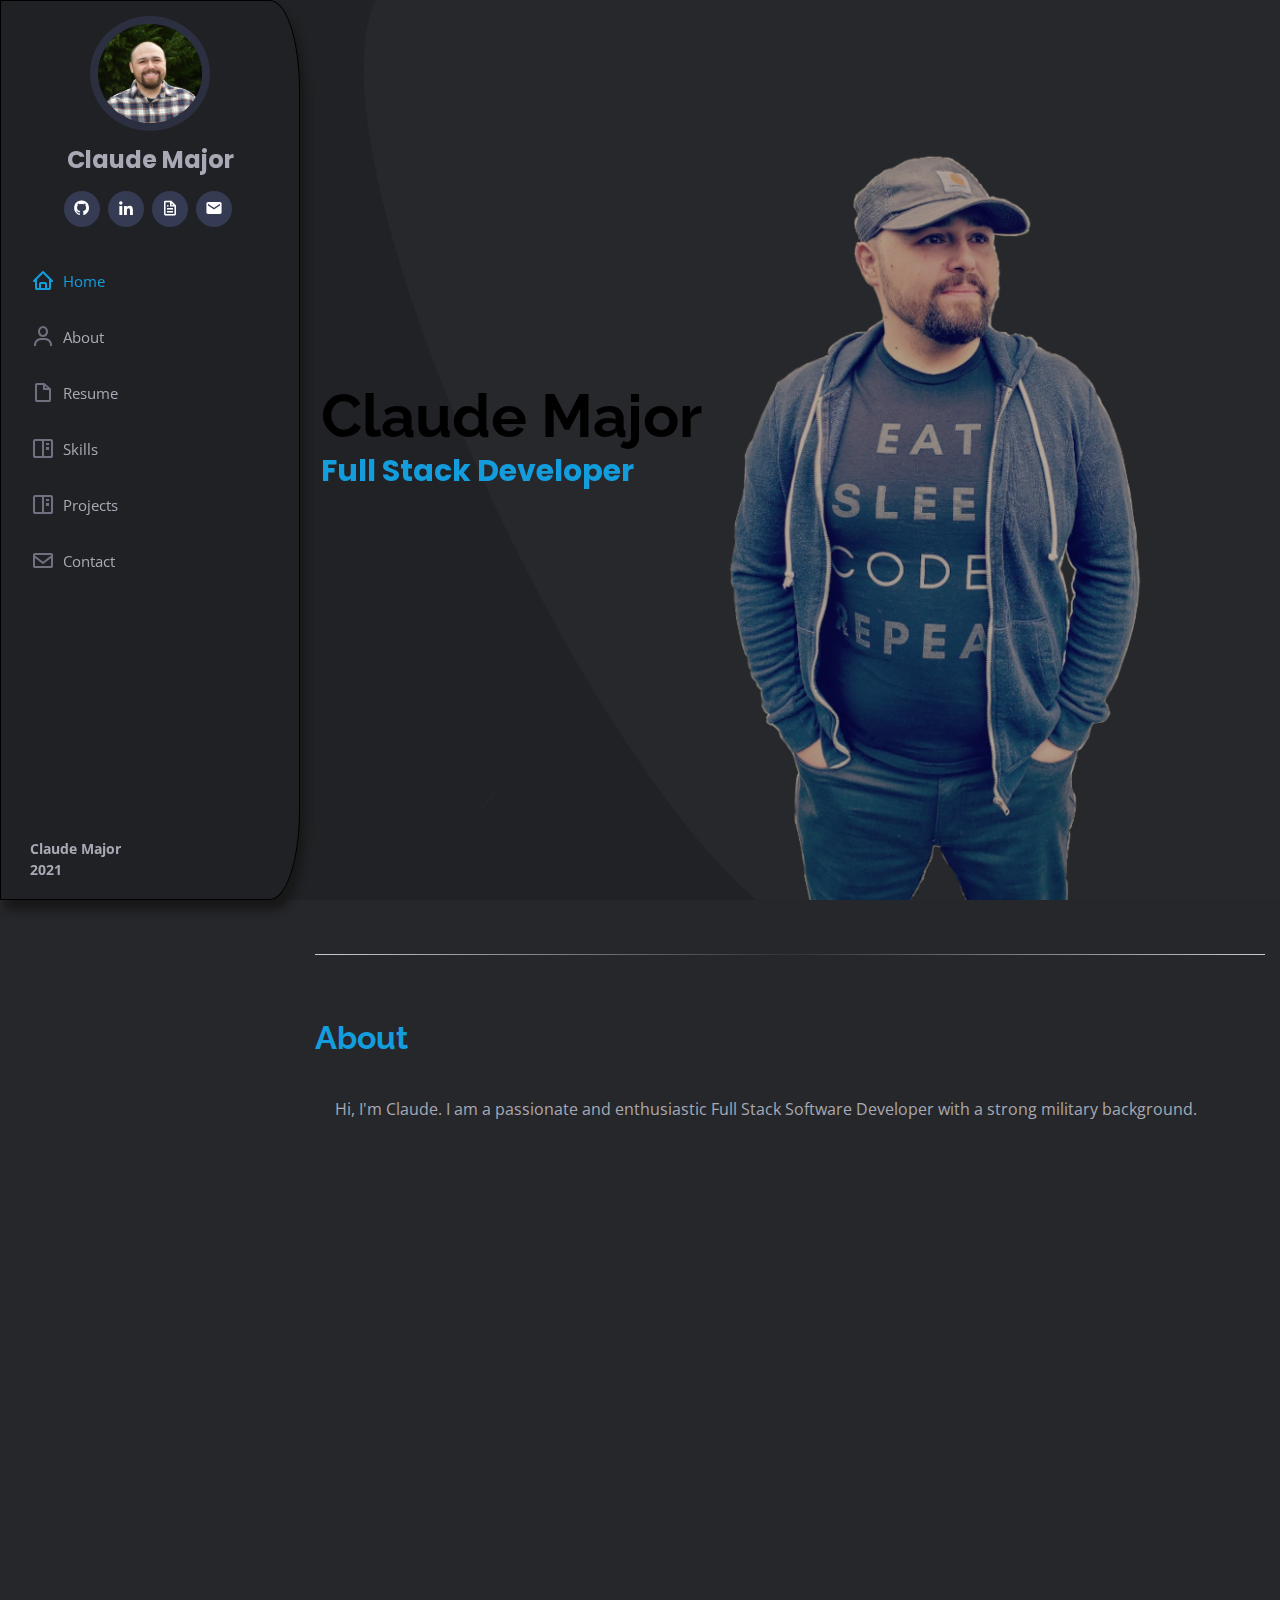
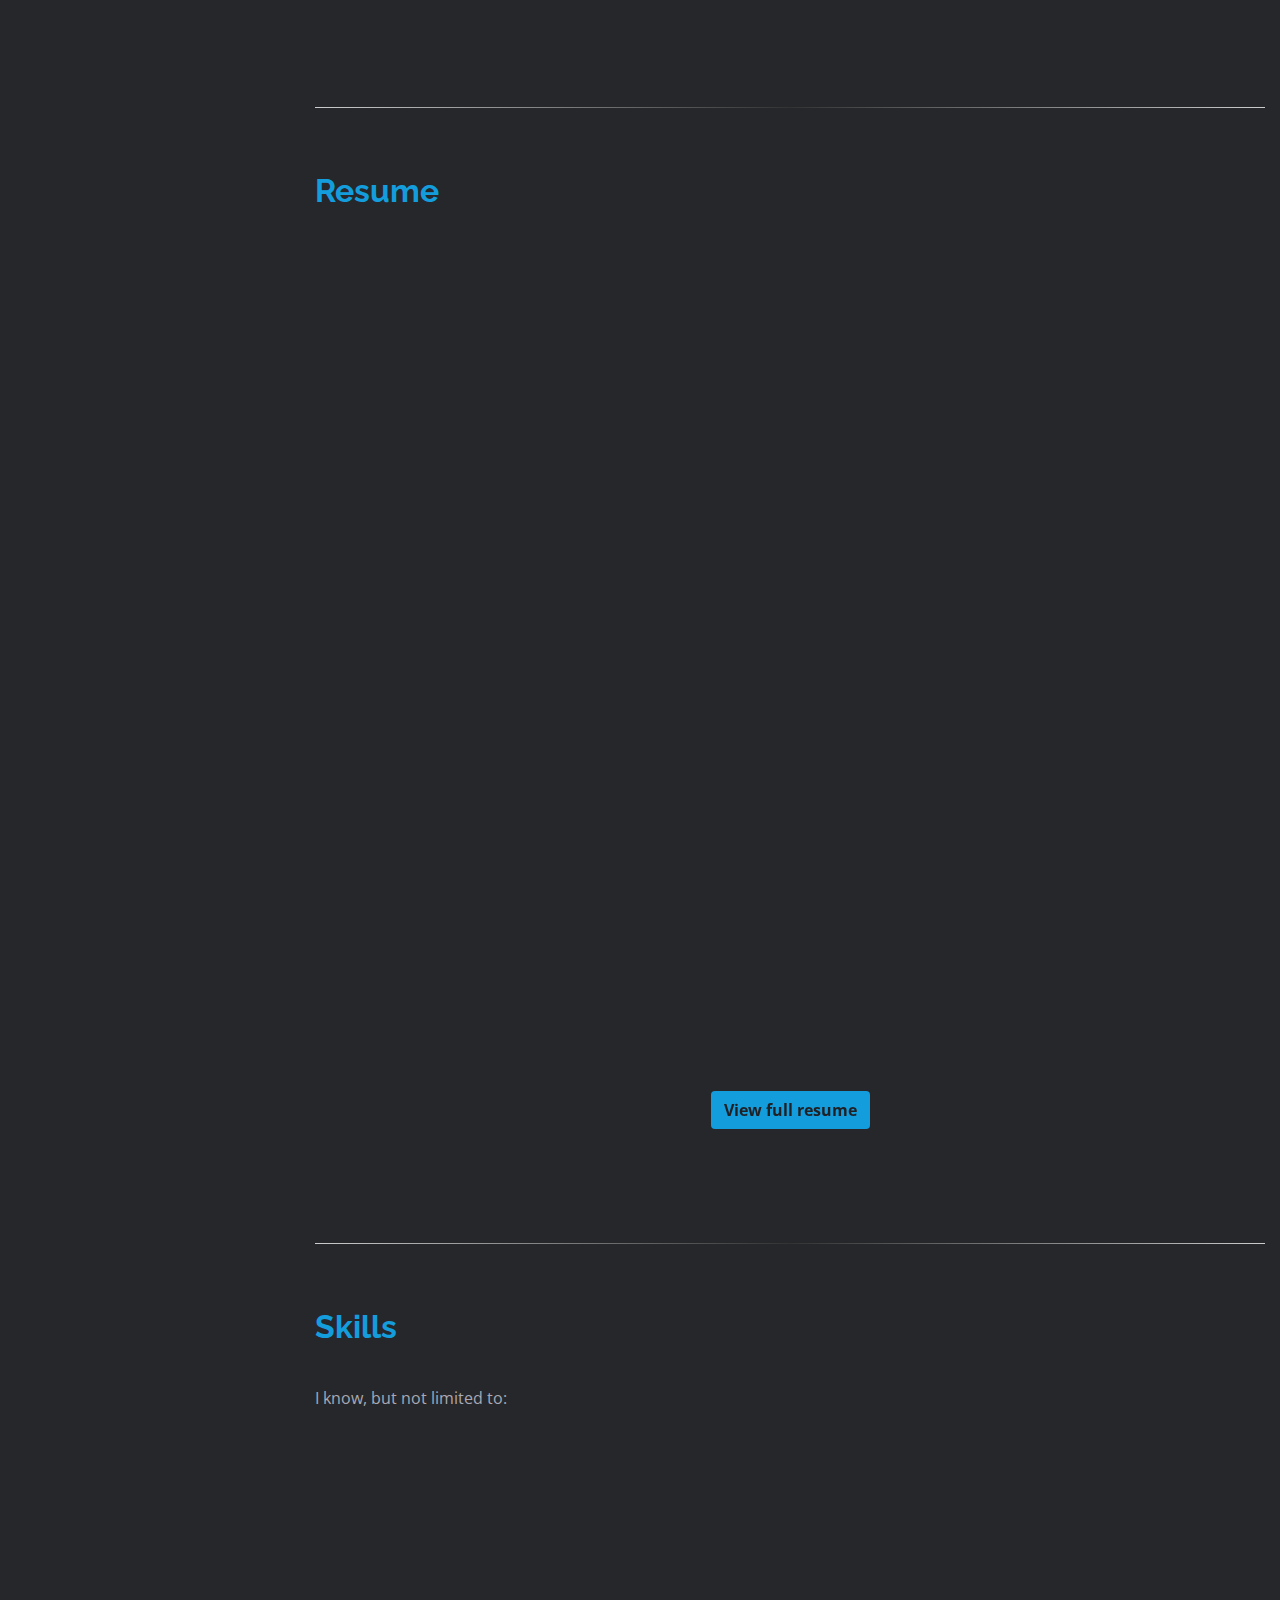
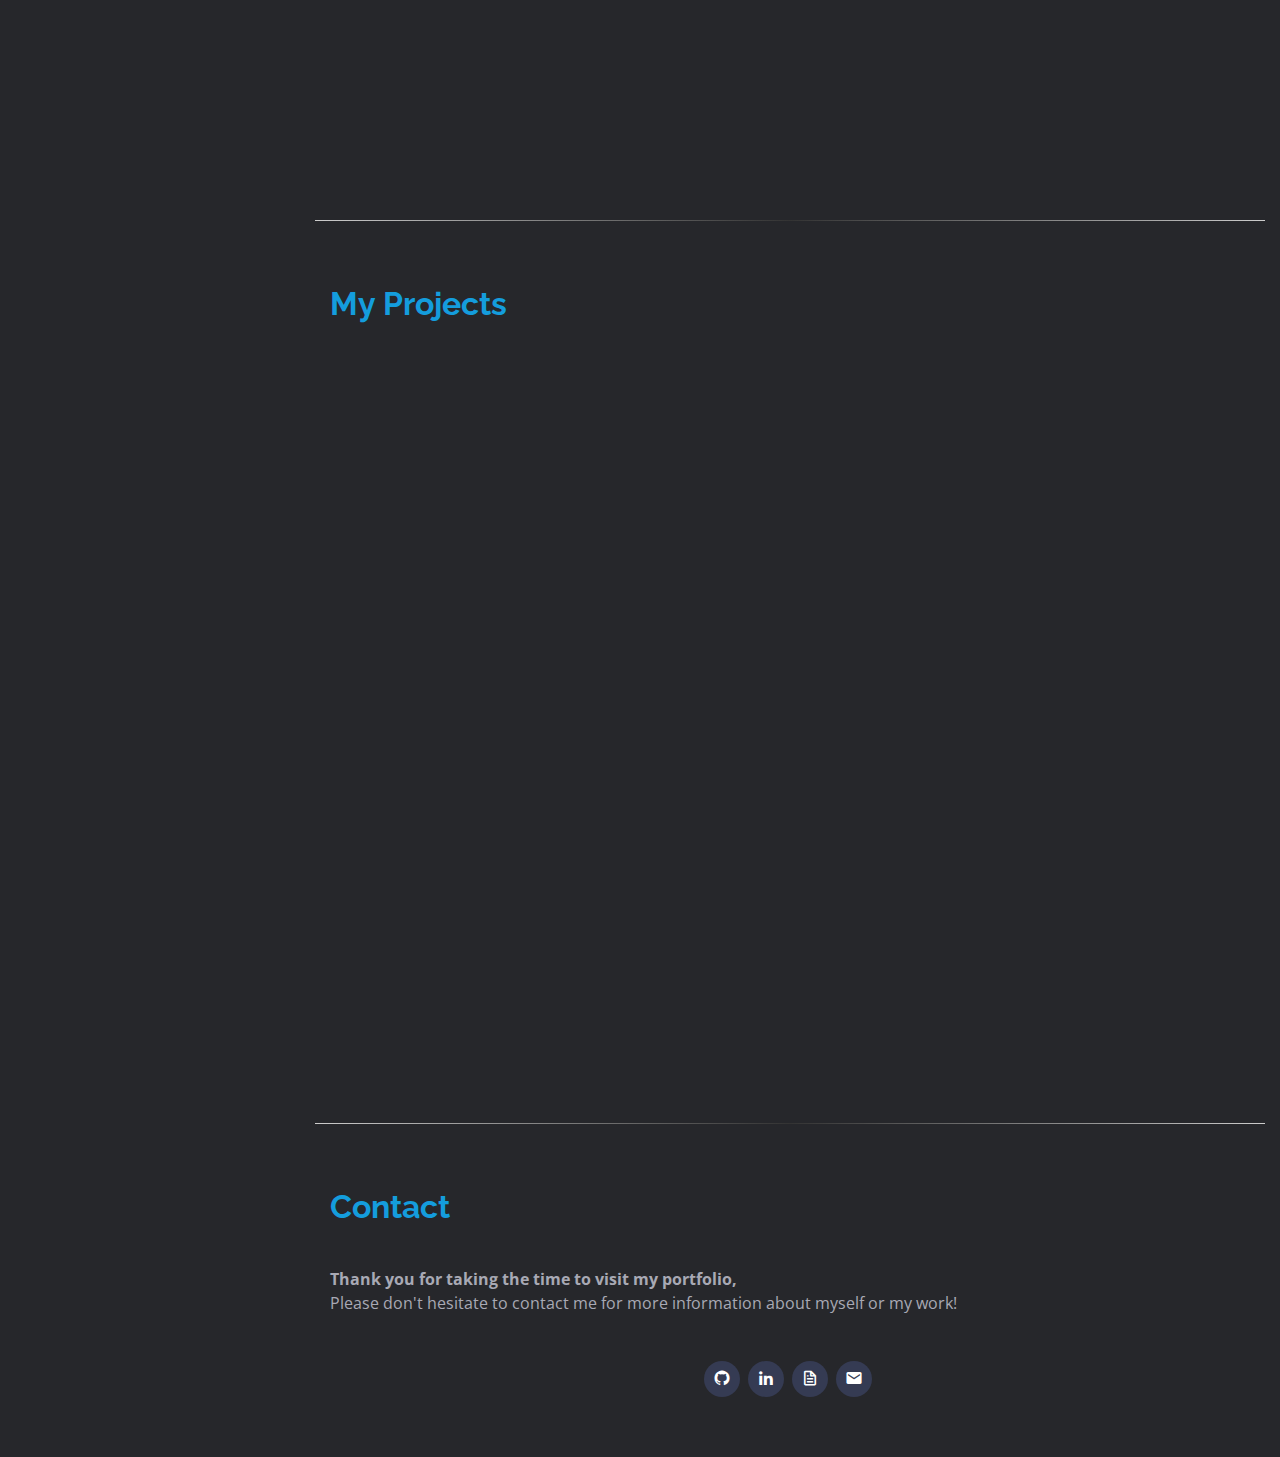
==== index.html @ e42b941d "new about section" ====
<!DOCTYPE html>
<html lang="en">

<head>
  <meta charset="utf-8">
  <meta name="viewport" content="width=device-width, initial-scale=1.0" >

  <title>Claude's Portfolio - Home</title>
  <meta content="Claude Major's Full stack developer portfolio!" name="description">
  <meta content="Full stack developer, full stack engineer, web developer, software engineer, website, web developer" name="keywords">

  <!-- Favicons -->
  <link href="assets/img/claudeBig.JPG" rel="icon">
  <link href="assets/img/claudeBig.JPG" rel="apple-touch-icon">

  <!-- Google Fonts -->
  <link href="https://fonts.googleapis.com/css?family=Open+Sans:300,300i,400,400i,600,600i,700,700i|Raleway:300,300i,400,400i,500,500i,600,600i,700,700i|Poppins:300,300i,400,400i,500,500i,600,600i,700,700i" rel="stylesheet">

  <!-- Vendor CSS Files -->
  <link href="assets/vendor/bootstrap/css/bootstrap.min.css" rel="stylesheet">
  <link href="assets/vendor/devicon/devicon.min.css" rel="stylesheet">
  <link href="assets/vendor/icofont/icofont.min.css" rel="stylesheet">
  <link href="assets/vendor/boxicons/css/boxicons.min.css" rel="stylesheet">
  <link href="assets/vendor/venobox/venobox.css" rel="stylesheet">
  <link href="assets/vendor/owl.carousel/assets/owl.carousel.min.css" rel="stylesheet">
  <link href="assets/vendor/aos/aos.css" rel="stylesheet">

  <!-- Main CSS File -->
  <link href="assets/css/style.css" rel="stylesheet">

</head>

<body>

  <!-- ======= Mobile nav toggle button ======= -->
  <button type="button" class="mobile-nav-toggle d-xl-none"><i class="icofont-navigation-menu"></i></button>

  <!-- ======= Header ======= -->
  <header id="header">
    <div class="d-flex flex-column">

      <div class="profile">
        <img src="assets/img/scaled3700.JPG" alt="" class="img-fluid rounded-circle">
        <h1 class="text-light"><a href="index.html">Claude Major</a></h1>
        <div class="social-links mt-3 text-center">
          <a data-toggle="tooltip" data-placement="bottom" title="GitHub" href="https://github.com/ClauMaj" target="_blank" class="github"><i class="bx bxl-github"></i></a>
          <a data-toggle="tooltip" data-placement="bottom" title="LinkedIn" href="https://www.linkedin.com/in/claumaj/" target="_blank" class="linkedin "><i class="bx bxl-linkedin"></i></a>
          <a data-toggle="tooltip" data-placement="bottom" title="Resume" href="/resume.pdf" target="_blank" class="resume"><i class="bx bx-file"></i></a>
          <a data-toggle="tooltip" data-placement="bottom" title="Gmail" href="mailto:claudiumajor@gmail.com" target="_blank" ><i class="bx bxs-envelope"></i></a>
        </div>
      </div>

      <nav class="nav-menu ">
        <ul>
          <li class="active"><a href="#hero"><i class="bx bx-home"></i> <span>Home</span></a></li>
          <li><a href="#about"><i class="bx bx-user"></i> <span>About</span></a></li>
          <li><a href="#resume"><i class="bx bx-file-blank"></i> <span>Resume</span></a></li>
          <li><a href="#services"><i class="bx bx-book-content"></i> Skills</a></li>
          <li><a href="#portfolio"><i class="bx bx-book-content"></i> Projects</a></li>
          <li><a href="#contact"><i class="bx bx-envelope"></i> Contact</a></li>

        </ul>
      </nav><!-- .nav-menu -->
    </div>


      <footer id="footer">
        <div class="container">
          <div class="copyright">
              <strong><span> Claude Major <br> 2021</span></strong>
          </div>
          <div class="credits">
          </div>
        </div>
      </footer><!-- End  Footer -->
    
  </header><!-- End Header -->

  <!-- ======= Hero Section ======= -->
  <section id="hero" class="mx-0 px-0 d-flex flex-column justify-content-center align-items-center">
    <div id="transp"></div>
    <div class="hero-container mx-0 px-0" data-aos="fade-in">
      
      <h1>Claude Major</h1>
      <p>Full Stack Developer</p>
    </div>
    
  </section><!-- End Hero -->


  

  <main id="main">

    <!-- ======= About Section ======= -->
    <section id="about" class="about">

 <!-- ======= Start thematic break ======= -->
      <div class="row pb-5 pt-2 pt-0 mx-0 px-0">
        <div class="col-12">
    <hr class="style-one">
    </div>
    </div>
<!-- ======= End thematic break ======= -->
      <div class="container">

        <div class="section-title mb-3">
          <h2>About</h2>
          <p>&emsp; Hi, I'm Claude. I am a passionate and enthusiastic Full Stack Software Developer with a strong military background. </p>
        </div>

        <div class="row">
          <div class="col-lg-4" data-aos="fade-right">
            <img src="assets/img/scaled3700.JPG" class="img-fluid" alt="">
          </div>
          <div class="col-lg-8 pt-4 pt-lg-0 content" data-aos="fade-left">
            <h3 class="mb-3">Full stack developer/engineer</h3>
            <div class="row">

            </div >
            <p style="text-align: center;">
              After graduating from a Mathematics and Computer Science high school, I pursued a military career in the Romanian Air Force because of the many challenges that it might offer as well as the opportunity to make a positive difference.</p>  
              <p style="text-align: center;"> During my experience in the army, I have had the opportunity to lead, collaborate with, and train a diverse range of people and personalities which helped me learn new teamwork and leadership skills.
              </p> 
              <p style="text-align: center;"> Being an Air Force Lieutenant taught me a lot about the value of having a curious and creative mind; I am always trying to learn something new to improve my programming skills because I have always been very driven to try and be the best at what I love.
            </p>
              <p style="text-align: center;"> Currently I am enrolled in DigitalCrafts Full Stack Immersive Bootcamp Program where I am learning skill sets as JavaScript, Node.js, Express.js, PostgreSQL, Sequelize, React, Redux, Python, HTML/CSS, . I will graduate in March 2021 and I am seeking employment as a Full Stack Developer or Software Engineer position.
            </p>
          </div>
        </div>

      </div>
    </section><!-- End About Section -->

   



    <!-- ======= Resume Section ======= -->
    <section id="resume" class="resume">
         <!-- ======= Start thematic break ======= -->
         <div class="row pb-5 pt-2 pt-0 mx-0 px-0">
          <div class="col-12">
      <hr class="style-one">
      </div>
      </div>
  <!-- ======= End thematic break ======= -->
      <div class="container">
     
        <div class="section-title">
          <h2>Resume</h2>

        <div class="row">
          <div class="col-lg-6" data-aos="fade-up">
            

            <h3 class="resume-title">Education</h3>
            <div class="resume-item">
              <h4>Certificate - Full Stack Developer</h4>
              
              <p><em>DigitalCrafts Coding Bootcamp - Atlanta, GA / Remote</em></p>
              <h5>2020 - 2021</h5>
                <ul>
                  <li>
                    <p>Immersive software engineering training program covering full-stack development including, but not limited to JavaScript, HTML, CSS with an emphasis on cutting-edge frameworks like React/Bootstrap and server-side technologies including Node.js, Python, Express, and PostgreSQL.</p>
                  </li>
                </ul>
                
            </div>
            <div class="resume-item">
              <h4>Master's degree in Military Sciences and Information / Organizational Management</h4>
              
              <p><em>National Defense University "Carol I" - Bucharest, Romania</em></p>
              <h5>2011 - 2013</h5>
              <ul>
                <li>
              <p>Studied project management and advanced information and resources management</p>
            </li>
          </ul>
            </div>
            <div class="resume-item">
              <h4>Bachelor's degree in Military and Information Science / Organizational Management</h4>
              
              <p><em>"Henri Coanda" Air Force Academy - Brasov, Romania</em></p>
              <h5>2007 - 2010</h5>
              <ul>
                <li>
              <p>Studied management, leadership, military science,IT fundamentals, electrical engineering and automated systems, received my first officer rank and also obtained a Networking Fundamentals – CISCO certificate.</p>
            </li>
          </ul>
            </div>
          </div>
          <div class="col-lg-6" data-aos="fade-up" data-aos-delay="100">
            <h3 class="resume-title">Professional Experience</h3>
            <div class="resume-item">
              <h4>Air Force Officer</h4>
              
              <p><em>Romanian Air Force</em></p>
              <h5>2010 - 2018</h5>
              <ul>
                <li>Led and managed military units of 100+ members.</li>
                <li>Fostered military spirit and gave leadership to academy cadets and subordiantes by demonstrating military knowledge and teaching and leading cadets in diverse military activities.</li>
                <li>Maintained workflow of day-to-day operations of the unit including management of subordinates, staff, and cadets.</li>
                <li>During my time as an active officer I acquired valuable skills like leadership, teamwork, self-sufficiency, integrity, problem-solving, adaptability and the ability to perform well under pressure.
                </li>
              </ul>
            </div>
          </div>
        </div>

        <div class="row">
          <div class="col d-flex justify-content-center align-items-center">
            <a href="resume.pdf" target="_blank">
            <button type="button" id="resumebtn" class="btn ">View full resume</button>
            </a>
          </div>
        </div>
        

      </div>
    </section><!-- End Resume Section -->

<!-- ======= Skills Section ======= -->
<section id="services" class="services">
  <!-- ======= Start thematic break ======= -->
 <div class="row pb-5 pt-2 pt-0 mx-0 px-0">
  <div class="col-12">
<hr class="style-one">
</div>
</div>
  <div class="container">
 
<!-- ======= End thematic break ======= -->
    <div class="section-title">
      <h2>Skills</h2>
      <p>I know, but not limited to:</p>
    </div>

    <div class="row displaySkills">
      <div data-toggle="tooltip" data-placement="bottom" title="HTML5" class="col-lg-2 col-md-3 col-xs-4 icon-box py-3 px-1" data-aos="fade-up">
        <div class="icon"><i class="devicon-html5-plain-wordmark "></i></div>
      </div>
      <div data-toggle="tooltip" data-placement="bottom" title="CSS3" class="col-lg-2 col-md-3 col-xs-4 icon-box py-3 px-1"  data-aos="fade-up">
        <div class="icon"><i class="devicon-css3-plain-wordmark colored"></i></div>
      </div>
      <div data-toggle="tooltip" data-placement="bottom" title="JavaScript" class="col-lg-2 col-md-3 col-xs-4 icon-box py-3 px-1"  data-aos="fade-up">
        <div class="icon"><i class="devicon-javascript-plain colored"></i></i></div>
      </div>
      <div data-toggle="tooltip" data-placement="bottom" title="Node.js" class="col-lg-2 col-md-3 col-xs-4 icon-box py-3 px-1"  data-aos="fade-up">
        <div class="icon"><i class="devicon-nodejs-plain-wordmark colored"></i></div>
      </div>
      <div data-toggle="tooltip" data-placement="bottom" title="React.js" class="col-lg-2 col-md-3 col-xs-4 icon-box py-3 px-1"  data-aos="fade-up">
        <div class="icon"><i class="devicon-react-original-wordmark colored"></i></div>
      </div>
      <div data-toggle="tooltip" data-placement="bottom" title="Python" class="col-lg-2 col-md-3 col-xs-4 icon-box py-3 px-1"  data-aos="fade-up">
        <div class="icon"><i class="devicon-python-plain-wordmark colored"></i></div>
      </div>
      <div data-toggle="tooltip" data-placement="bottom" title="Express.js" class="col-lg-2 col-md-3 col-xs-4 icon-box py-3 px-1 " data-aos="fade-up">
        <div class="icon"><i class="devicon-express-original-wordmark colored"></i></div>
      </div>
      <div data-toggle="tooltip" data-placement="bottom" title="AWS" class="col-lg-2 col-md-3 col-xs-4 icon-box py-3 px-1"  data-aos="fade-up">
        <div class="icon"><i class="devicon-amazonwebservices-plain-wordmark colored"></i></div>
      </div>
      <div data-toggle="tooltip" data-placement="bottom" title="jQuery" class="col-lg-2 col-md-3 col-xs-4 icon-box py-3 px-1"  data-aos="fade-up">
        <div class="icon"><i class="devicon-jquery-plain-wordmark colored"></i></div>
      </div>
      <div data-toggle="tooltip" data-placement="bottom" title="Bootstrap" class="col-lg-2 col-md-3 col-xs-4 icon-box py-3 px-1"  data-aos="fade-up">
        <div class="icon"><i class="devicon-bootstrap-plain-wordmark colored"></i></div>
      </div>
      <div data-toggle="tooltip" data-placement="bottom" title="PostgreSQL" class="col-lg-2 col-md-3 col-xs-4 icon-box py-3 px-1"  data-aos="fade-up">
        <div class="icon"><i class="devicon-postgresql-plain-wordmark colored"></i></div>
      </div>
      <div data-toggle="tooltip" data-placement="bottom" title="GitHub" class="col-lg-2 col-md-3 col-xs-4 icon-box py-3 px-1"  data-aos="fade-up">
        <div class="icon"><i class="devicon-github-original-wordmark colored"></i></div>
      </div>
  </div>
</section><!-- End Skills Section -->

    <!-- ======= Portfolio Section ======= -->
    <section id="portfolio" class="portfolio section-bg">
   <!-- ======= Start thematic break ======= -->
 <div class="row pb-5 pt-2 pt-0 mx-0 px-0">
  <div class="col-12">
<hr class="style-one">
</div>
</div>
  <div class="container">
 
<!-- ======= End thematic break ======= -->
      <div class="container">

        <div class="section-title">
          <h2>My Projects</h2>
          
        </div>

        <div class="row" data-aos="fade-up">
          <div class="col-lg-12 d-flex justify-content-center">
            <ul id="portfolio-flters">
              <li data-filter="*" class="filter-active">All</li>
              <li data-filter=".filter-front">Front-End</li>
              <li data-filter=".filter-full">Full-Stack</li>
              <li data-filter=".filter-react">React</li>
              <li data-filter=".filter-python">Python</li>
            </ul>
          </div>
        </div>

        <div class="row portfolio-container" data-aos="fade-up" data-aos-delay="100">

          <div class="col-lg-4 col-md-6 portfolio-item filter-front">
            <a a href="#" data-toggle="modal" data-target="#blackjackModal" title="More Details">
            <div class="portfolio-wrap">
              <p class="w-100 d-flex justify-content-center align-items-center">Blackjack Game</p>
              <img src="assets/img/blackjack.png" class="img-fluid" alt="">
              
            </div>
          </a>
          </div>

          <div class="col-lg-4 col-md-6 portfolio-item filter-front">
            <a href="#"  data-toggle="modal" data-target="#slopeModal" title="More Details">
              <div class="portfolio-wrap">
                <p class="w-100 d-flex justify-content-center align-items-center">Snow Finder</p>
                <img src="assets/img/SlopeSearch.png" class="img-fluid" alt="">
                
              </div>
            </a>
          </div>

          <div class="col-lg-4 col-md-6 portfolio-item filter-full">
            <a href="#" data-toggle="modal" data-target="#nightModal" title="More Details">
              <div class="portfolio-wrap">
                <p class="w-100 d-flex justify-content-center align-items-center">Band Albums</p>
                <img src="assets/img/nightwish.png" class="img-fluid" alt="">
                
              </div>
            </a>
          </div>

          <div class="col-lg-4 col-md-6 portfolio-item filter-python">
            <a href="#" data-toggle="modal" data-target="#rpgGame" title="More Details">
              <div class="portfolio-wrap">
                <p class="w-100 d-flex justify-content-center align-items-center">Python rpgGame</p>
                <img src="assets/img/rpgGame.PNG" class="img-fluid" alt="">
                
              </div>
            </a>
          </div>


        </div>
      </div>


      <!-- Blackjack modal -->
<div class="  modal fade" id="blackjackModal" tabindex="-1" role="dialog" aria-labelledby="exampleModalCenterTitle" aria-hidden="true">
  <div class=" modal-dialog modal-lg modal-dialog-centered" role="document">
    <div class="portDetails modal-content">
      <div class="modal-header">
        <h5 class="modal-title" id="exampleModalLongTitle"><b>Blackjack project details</b></h5>
        <button type="button" class="close" data-dismiss="modal" aria-label="Close">
          <span aria-hidden="true">&times;</span>
        </button>
      </div>
      <div class=" modalBGC modal-body">
        <img class="modalImg mb-3" src="assets/img/blackjack.png" class="img-fluid" alt="">

        <div class="buttonBorder d-flex flex-row-reverse w-100 py-3 mb-3">
          <a href="https://github.com/ClauMaj/blackjackGame" class="btn btn-dark" target="_blank">View on GitHub&ensp;<i class="devicon-github-original"></i></a>
          <a href="https://claudesblackjack.netlify.app/" class="btn btn-success mr-2" target="_blank">View live website&ensp;<i class="icofont-ui-play"></i></a>
      </div>

        <p>Technologies and tools used:</p>
        <ul>
          <li>HTML | CSS/Flexbox | JavaScript</li>
          <li>The project is deployed on Netlify, via GitHub</li>
        </ul>
        <p >After diving into JavaScript this is the first project that I undertook with the purpose of designing and coding a fully mobile-responsive and functioning BlackJack game </p>
        <p>One page app built using JavaScript, HTML, CSS(Flexbox) and DOM manipulation techniques.</p>
      </div>
      <div class=" modalBGC modal-footer">
        
        <button type="button" class="btn btn-secondary" data-dismiss="modal">Close</button>
      </div>
    </div>
  </div>
</div>
<!-- End modal -->

<!-- SlopeSearch modal -->
<div class=" modal fade" id="slopeModal" tabindex="-1" role="dialog" aria-labelledby="exampleModalCenterTitle" aria-hidden="true">
  <div class=" modal-dialog modal-lg modal-dialog-centered" role="document">
    <div class="portDetails modal-content">
      <div class="modal-header">
        <h5 class="modal-title" id="exampleModalLongTitle"><b>SlopeSearch project details</b></h5>
        <button type="button" class="close" data-dismiss="modal" aria-label="Close">
          <span aria-hidden="true">&times;</span>
        </button>
      </div>
      <div class=" modalBGC modal-body">
        <img class="modalImg mb-3" src="assets/img/snowfinder.png" class="img-fluid" alt="">

        <div class="buttonBorder d-flex flex-row-reverse w-100 py-3 mb-3">
          <a href="https://github.com/ClauMaj/blueTeamProject" class="btn btn-dark" target="_blank">View on GitHub&ensp;<i class="devicon-github-original"></i></a>
          <a href="http://snowfinder.s3-website.us-east-2.amazonaws.com/" class="btn btn-success mr-2" target="_blank">View live website&ensp;<i class="icofont-ui-play"></i></a>
      </div>

        <p>Technologies and tools used:</p>
        <ul>
          <li>HTML | CSS | JavaScript | Bootstrap | AJAX</li>
          <li>APIs: https://api.worldweatheronline.com | https://api.mapbox.com | https://ipapi.co</li>
          <li>The project is deployed on AWS S3 buckets</li>
        </ul>
        <p >Member of a 3-person team led the development of an app that searches and returns,based on user input and server response, locations where snow is actively falling and where ski resorts have powder on the ground </p>
        <p>Primary responsibility included architecting the flow of information on the app using AJAX technique and APIs like Mapbox, IpApi and the WorldWeatherOnline Api and coding the JavaScript part of the project</p>
        <p>Learned and implemented Mapbox and had to come up with creative solutions to adjust to the limitations of the APIs</p>
      </div>
      <div class=" modalBGC modal-footer">
        
        <button type="button" class="btn btn-secondary" data-dismiss="modal">Close</button>
      </div>
    </div>
  </div>
</div>
<!-- End modal -->

<!-- Nightwish modal -->
<div class=" modal fade" id="nightModal" tabindex="-1" role="dialog" aria-labelledby="exampleModalCenterTitle" aria-hidden="true">
  <div class=" modal-dialog modal-lg modal-dialog-centered" role="document">
    <div class="portDetails modal-content">
      <div class="modal-header">
        <h5 class="modal-title" id="exampleModalLongTitle"><b>Nightwish project details</b></h5>
        <button type="button" class="close" data-dismiss="modal" aria-label="Close">
          <span aria-hidden="true">&times;</span>
        </button>
      </div>
      <div class=" modalBGC modal-body">
        <img class="modalImg mb-3" src="assets/img/nightwish.png" class="img-fluid" alt="">

        <div class="buttonBorder d-flex flex-row-reverse w-100 py-3 mb-3">
          <a href="https://github.com/ClauMaj/nightwish" class="btn btn-dark" target="_blank">View on GitHub&ensp;<i class="devicon-github-original"></i></a>
          <a href="http://ec2-3-21-128-144.us-east-2.compute.amazonaws.com/" class="btn btn-success mr-2" target="_blank">View live website&ensp;<i class="icofont-ui-play"></i></a>
      </div>

        <p>Technologies and tools used:</p>
        <ul>
          <li>HTML | CSS | JavaScript | Bootstrap | AJAX | Node.js | Express.js | Ejs | Socket.io</li>
          <li>The project is deployed on AWS EC2 Elastic Computing (Ubuntu server + installed nginx used as reverse proxy and load balancer)</li>
        </ul>
        <p >In this project I put together an app that dynamically updates the DOM based on user selection and server response(API - CRUD).</p>
        <p>The project also has a working chat function, implemented through socket.io and a feedback section connected to a JSON file on the server.</p>
        <p>Learned Node.js and how to deploy an app on AWS EC2 Ubuntu</p>
      </div>
      <div class=" modalBGC modal-footer">
        
        <button type="button" class="btn btn-secondary" data-dismiss="modal">Close</button>
      </div>
    </div>
  </div>
</div>
<!-- End modal -->

<!-- Python modal -->
<div class=" modal fade" id="rpgGame" tabindex="-1" role="dialog" aria-labelledby="exampleModalCenterTitle" aria-hidden="true">
  <div class=" modal-dialog modal-lg modal-dialog-centered" role="document">
    <div class="portDetails modal-content">
      <div class="modal-header">
        <h5 class="modal-title" id="exampleModalLongTitle"><b>Py rpgGame project details</b></h5>
        <button type="button" class="close" data-dismiss="modal" aria-label="Close">
          <span aria-hidden="true">&times;</span>
        </button>
      </div>
      <div class=" modalBGC modal-body">
        <img class="modalImg mb-3" src="assets/img/rpgGame.PNG" class="img-fluid" alt="">

        <div class="buttonBorder d-flex flex-row-reverse w-100 py-3 mb-3">
          <a href="https://github.com/ClauMaj/rpgGame" class="btn btn-dark" target="_blank">View on GitHub&ensp;<i class="devicon-github-original"></i></a>
      </div>

        <p>Technologies and tools used:</p>
        <ul>
          <li>Python</li>
          <li>The project is not deployed</li>
        </ul>
        <p>The project is built using classes of heroes and villans and the game logic is made through  randomization and calculations, based on each characters specifics. </p>
        <p >Through this project I got a deeper understanding on what Object-Oriented Programming is and how to use and reuse classes and objects.</p>
      </div>
      <div class=" modalBGC modal-footer">
        
        <button type="button" class="btn btn-secondary" data-dismiss="modal">Close</button>
      </div>
    </div>
  </div>
</div>
<!-- End modal -->
    </section><!-- End Portfolio Section -->

    

   

    <!-- ======= Contact Section ======= -->
    <section id="contact" class="contact">
     <!-- ======= Start thematic break ======= -->
    <div class="row pb-5 pt-2 pt-0 mx-0 px-0">
      <div class="col-12">
    <hr class="style-one">
    </div>
    </div>
      <div class="container">
 
<!-- ======= End thematic break ======= -->
      <div class="container">

        <div class="section-title">
          <h2>Contact</h2>
          <p ><b>Thank you for taking the time to visit my portfolio,</b></p>
          <p >Please don't hesitate to contact me for more information about myself or my work!</p>
        </div>

        <div class="row" ">
          <div id="footerlinks" class="col social-links mt-3 text-center">
            <a data-toggle="tooltip" data-placement="bottom" title="GitHub" href="https://github.com/ClauMaj" target="_blank" class="github"><i class="bx bxl-github"></i></a>
          <a data-toggle="tooltip" data-placement="bottom" title="LinkedIn" href="https://www.linkedin.com/in/claumaj/" target="_blank" class="linkedin "><i class="bx bxl-linkedin"></i></a>
          <a data-toggle="tooltip" data-placement="bottom" title="Resume" href="/resume.pdf" target="_blank" class="resume"><i class="bx bx-file"></i></a>
          <a data-toggle="tooltip" data-placement="bottom" title="Gmail" href="mailto:claudiumajor@gmail.com" target="_blank" ><i class="bx bxs-envelope"></i></a>
          </div>

      </div>
    </section><!-- End Contact Section -->

  </main><!-- End #main -->

  

  <a href="#" class="back-to-top"><i class="icofont-simple-up"></i></a>

  <!-- Vendor JS Files -->
  <script src="assets/vendor/jquery/jquery.min.js"></script>
  <script src="assets/vendor/bootstrap/js/bootstrap.bundle.min.js"></script>
  <script src="assets/vendor/jquery.easing/jquery.easing.min.js"></script>
  <script src="assets/vendor/waypoints/jquery.waypoints.min.js"></script>
  <script src="assets/vendor/counterup/counterup.min.js"></script>
  <script src="assets/vendor/isotope-layout/isotope.pkgd.min.js"></script>
  <script src="assets/vendor/venobox/venobox.min.js"></script>
  <script src="assets/vendor/owl.carousel/owl.carousel.min.js"></script>
  <script src="assets/vendor/aos/aos.js"></script>

  <!-- Template Main JS File -->
  <script src="assets/js/main.js"></script>

</body>

</html>
---- assets/vendor/devicon/devicon.min.css ----
﻿@font-face{font-family:"devicon";src:url("fonts/devicon.eot?dvqgvl");src:url("fonts/devicon.eot?dvqgvl#iefix") format("embedded-opentype"),url("fonts/devicon.ttf?dvqgvl") format("truetype"),url("fonts/devicon.woff?dvqgvl") format("woff"),url("fonts/devicon.svg?dvqgvl#devicon") format("svg");font-weight:normal;font-style:normal;font-display:block}[class^=devicon-],[class*=" devicon-"]{font-family:"devicon" !important;speak:never;font-style:normal;font-weight:normal;font-variant:normal;text-transform:none;line-height:1;-webkit-font-smoothing:antialiased;-moz-osx-font-smoothing:grayscale}.devicon-xd-line:before{content:""}.devicon-xd-plain:before{content:""}.devicon-uwsgi-plain:before{content:""}.devicon-microsoftsqlserver-plain-wordmark:before{content:""}.devicon-microsoftsqlserver-plain:before{content:""}.devicon-sqlalchemy-original-wordmark:before,.devicon-sqlalchemy-plain-wordmark:before{content:""}.devicon-sqlalchemy-plain:before{content:""}.devicon-rocksdb-plain:before{content:""}.devicon-objectivec-plain:before{content:""}.devicon-kubernetes-plain-wordmark:before{content:""}.devicon-kubernetes-plain:before{content:""}.devicon-googlecloud-plain-wordmark:before{content:""}.devicon-googlecloud-plain:before{content:""}.devicon-flask-original-wordmark:before,.devicon-flask-plain-wordmark:before{content:""}.devicon-flask-original:before,.devicon-flask-plain:before{content:""}.devicon-firebase-plain-wordmark:before{content:""}.devicon-firebase-plain:before{content:""}.devicon-eleventy-plain:before{content:""}.devicon-appwrite-plain-wordmark:before,.devicon-appwrite-original-wordmark:before{content:""}.devicon-appwrite-plain:before,.devicon-appwrite-original:before{content:""}.devicon-bash-plain:before{content:""}.devicon-woocommerce-plain-wordmark:before{content:""}.devicon-woocommerce-plain:before{content:""}.devicon-typo3-plain-wordmark:before{content:""}.devicon-typo3-plain:before{content:""}.devicon-premierepro-plain:before{content:""}.devicon-nestjs-plain-wordmark:before{content:""}.devicon-nestjs-plain:before{content:""}.devicon-materialui-plain:before{content:""}.devicon-kotlin-plain-wordmark:before{content:""}.devicon-kotlin-plain:before{content:""}.devicon-jenkins-plain:before{content:""}.devicon-jenkins-line:before{content:""}.devicon-haxe-plain:before{content:""}.devicon-gatsby-plain-wordmark:before{content:""}.devicon-gatsby-plain:before{content:""}.devicon-flutter-plain:before{content:""}.devicon-composer-line-wordmark:before,.devicon-composer-plain-wordmark:before{content:""}.devicon-composer-line:before,.devicon-composer-plain:before{content:""}.devicon-aftereffects-plain:before{content:""}.devicon-yunohost-plain:before{content:""}.devicon-redux-original:before,.devicon-redux-plain:before{content:""}.devicon-clojurescript-plain:before{content:""}.devicon-clojure-line:before,.devicon-clojure-plain:before{content:""}.devicon-mocha-plain:before{content:""}.devicon-haskell-plain:before{content:""}.devicon-haskell-plain-wordmark:before{content:""}.devicon-codepen-original-wordmark:before{content:""}.devicon-codepen-plain:before,.devicon-codepen-original:before{content:""}.devicon-groovy-plain:before{content:""}.devicon-rust-plain:before{content:""}.devicon-scala-plain-wordmark:before{content:""}.devicon-scala-plain:before{content:""}.devicon-grails-plain:before{content:""}.devicon-sketch-line-wordmark:before{content:""}.devicon-sketch-line:before{content:""}.devicon-npm-original-wordmark:before{content:""}.devicon-ionic-original-wordmark:before{content:""}.devicon-ionic-original:before{content:""}.devicon-ember-original-wordmark:before,.devicon-ember-plain-wordmark:before{content:""}.devicon-electron-original-wordmark:before{content:""}.devicon-electron-original:before{content:""}.devicon-vagrant-plain-wordmark:before{content:""}.devicon-vagrant-plain:before{content:""}.devicon-yarn-plain-wordmark:before{content:""}.devicon-yarn-plain:before{content:""}.devicon-handlebars-plain-wordmark:before{content:""}.devicon-handlebars-plain:before{content:""}.devicon-couchdb-plain-wordmark:before{content:""}.devicon-couchdb-plain:before{content:""}.devicon-behance-plain-wordmark:before{content:""}.devicon-behance-plain:before{content:""}.devicon-linkedin-plain-wordmark:before{content:""}.devicon-linkedin-plain:before{content:""}.devicon-ceylon-plain:before{content:""}.devicon-elm-plain-wordmark:before{content:""}.devicon-elm-plain:before{content:""}.devicon-cakephp-plain-wordmark:before{content:""}.devicon-cakephp-plain:before{content:""}.devicon-stylus-original:before{content:""}.devicon-express-original-wordmark:before{content:""}.devicon-express-original:before{content:""}.devicon-devicon-plain-wordmark:before{content:""}.devicon-devicon-plain:before{content:""}.devicon-intellij-plain-wordmark:before{content:""}.devicon-intellij-plain:before{content:""}.devicon-pycharm-plain-wordmark:before{content:""}.devicon-pycharm-plain:before{content:""}.devicon-rubymine-plain-wordmark:before{content:""}.devicon-rubymine-plain:before{content:""}.devicon-webstorm-plain-wordmark:before{content:""}.devicon-webstorm-plain:before{content:""}.devicon-tomcat-line-wordmark:before{content:""}.devicon-tomcat-line:before{content:""}.devicon-vuejs-line-wordmark:before{content:""}.devicon-vuejs-line:before{content:""}.devicon-vuejs-plain-wordmark:before{content:""}.devicon-vuejs-plain:before{content:""}.devicon-swift-plain-wordmark:before{content:""}.devicon-swift-plain:before{content:""}.devicon-webpack-plain-wordmark:before{content:""}.devicon-webpack-plain:before{content:""}.devicon-visualstudio-plain-wordmark:before{content:""}.devicon-visualstudio-plain:before{content:""}.devicon-slack-plain-wordmark:before{content:""}.devicon-slack-plain:before{content:""}.devicon-sequelize-plain-wordmark:before{content:""}.devicon-sequelize-plain:before{content:""}.devicon-typescript-plain:before,.devicon-typescript-original:before{content:""}.devicon-babel-plain:before,.devicon-babel-original:before{content:""}.devicon-facebook-plain:before,.devicon-facebook-original:before{content:""}.devicon-google-plain-wordmark:before,.devicon-google-original-wordmark:before{content:""}.devicon-google-plain:before,.devicon-google-original:before{content:""}.devicon-twitter-original:before,.devicon-twitter-plain:before{content:""}.devicon-mocha:before{content:""}.devicon-jasmine-plain:before{content:""}.devicon-jasmine-wordmark:before{content:""}.devicon-gatling-plain:before{content:""}.devicon-gatling-plain-wordmark:before{content:""}.devicon-phpstorm-plain:before{content:""}.devicon-phpstorm-plain-wordmark:before{content:""}.devicon-sourcetree-original:before,.devicon-sourcetree-plain:before{content:""}.devicon-sourcetree-original-wordmark:before,.devicon-sourcetree-plain-wordmark:before{content:""}.devicon-ssh-original:before,.devicon-ssh-plain:before{content:""}.devicon-ssh-original-wordmark:before,.devicon-ssh-plain-wordmark:before{content:""}.devicon-jeet-plain:before{content:""}.devicon-jeet-plain-wordmark:before{content:""}.devicon-gitlab-plain:before{content:""}.devicon-gitlab-plain-wordmark:before{content:""}.devicon-github-original:before,.devicon-github-plain:before{content:""}.devicon-github-original-wordmark:before{content:""}.devicon-d3js-plain:before{content:""}.devicon-d3js-original:before{content:""}.devicon-confluence-original:before,.devicon-confluence-plain:before{content:""}.devicon-confluence-original-wordmark:before,.devicon-confluence-plain-wordmark:before{content:""}.devicon-bitbucket-original:before,.devicon-bitbucket-plain:before{content:""}.devicon-bitbucket-original-wordmark:before,.devicon-bitbucket-plain-wordmark:before{content:""}.devicon-gradle-plain:before{content:""}.devicon-gradle-plain-wordmark:before{content:""}.devicon-cucumber-plain:before{content:""}.devicon-cucumber-plain-wordmark:before{content:""}.devicon-protractor-plain:before{content:""}.devicon-protractor-plain-wordmark:before{content:""}.devicon-safari-line-wordmark:before{content:""}.devicon-safari-line:before{content:""}.devicon-safari-plain-wordmark:before{content:""}.devicon-safari-plain:before{content:""}.devicon-jetbrains-plain:before,.devicon-jetbrains-line:before,.devicon-jetbrains-line-wordmark:before,.devicon-jetbrains-plain-wordmark:before{content:""}.devicon-django-line:before,.devicon-django-line-wordmark:before{content:""}.devicon-django-plain:before,.devicon-django-plain-wordmark:before{content:""}.devicon-gimp-plain:before{content:""}.devicon-redhat-plain-wordmark:before{content:""}.devicon-redhat-plain:before{content:""}.devicon-cplusplus-line:before,.devicon-cplusplus-line-wordmark:before{content:""}.devicon-cplusplus-plain:before,.devicon-cplusplus-plain-wordmark:before{content:""}.devicon-csharp-line:before,.devicon-csharp-line-wordmark:before{content:""}.devicon-csharp-plain:before,.devicon-csharp-plain-wordmark:before{content:""}.devicon-c-line:before,.devicon-c-line-wordmark:before{content:""}.devicon-c-plain:before,.devicon-c-plain-wordmark:before{content:""}.devicon-nodewebkit-line-wordmark:before{content:""}.devicon-nodewebkit-line:before{content:""}.devicon-nodewebkit-plain-wordmark:before{content:""}.devicon-nodewebkit-plain:before{content:""}.devicon-nginx-original:before,.devicon-nginx-original-wordmark:before,.devicon-nginx-plain:before,.devicon-nginx-plain-wordmark:before{content:""}.devicon-erlang-plain-wordmark:before{content:""}.devicon-erlang-plain:before{content:""}.devicon-doctrine-line-wordmark:before{content:""}.devicon-doctrine-line:before{content:""}.devicon-doctrine-plain-wordmark:before{content:""}.devicon-doctrine-plain:before{content:""}.devicon-apache-line-wordmark:before{content:""}.devicon-apache-line:before{content:""}.devicon-apache-plain-wordmark:before{content:""}.devicon-apache-plain:before{content:""}.devicon-go-line:before{content:""}.devicon-redis-plain-wordmark:before{content:""}.devicon-redis-plain:before{content:""}.devicon-meteor-plain-wordmark:before{content:""}.devicon-meteor-plain:before{content:""}.devicon-heroku-line-wordmark:before,.devicon-heroku-original-wordmark:before{content:""}.devicon-heroku-line:before,.devicon-heroku-original:before{content:""}.devicon-heroku-plain-wordmark:before{content:""}.devicon-heroku-plain:before{content:""}.devicon-go-plain:before{content:""}.devicon-docker-plain-wordmark:before{content:""}.devicon-docker-plain:before{content:""}.devicon-symfony-original-wordmark:before,.devicon-symfony-plain-wordmark:before{content:""}.devicon-symfony-original:before,.devicon-symfony-plain:before{content:""}.devicon-react-original-wordmark:before,.devicon-react-plain-wordmark:before{content:""}.devicon-react-original:before,.devicon-react-plain:before{content:""}.devicon-amazonwebservices-original:before,.devicon-amazonwebservices-plain:before{content:""}.devicon-amazonwebservices-plain-wordmark:before{content:""}.devicon-android-plain-wordmark:before{content:""}.devicon-android-plain:before{content:""}.devicon-angularjs-plain-wordmark:before{content:""}.devicon-angularjs-plain:before{content:""}.devicon-appcelerator-original:before,.devicon-appcelerator-plain:before{content:""}.devicon-appcelerator-plain-wordmark:before{content:""}.devicon-apple-original:before,.devicon-apple-plain:before{content:""}.devicon-atom-original-wordmark:before,.devicon-atom-plain-wordmark:before{content:""}.devicon-atom-original:before,.devicon-atom-plain:before{content:""}.devicon-backbonejs-plain-wordmark:before{content:""}.devicon-backbonejs-plain:before{content:""}.devicon-bootstrap-plain-wordmark:before{content:""}.devicon-bootstrap-plain:before{content:""}.devicon-bower-line-wordmark:before{content:""}.devicon-bower-line:before{content:""}.devicon-bower-plain-wordmark:before{content:""}.devicon-bower-plain:before{content:""}.devicon-chrome-plain-wordmark:before{content:""}.devicon-chrome-plain:before{content:""}.devicon-codeigniter-plain-wordmark:before{content:""}.devicon-codeigniter-plain:before{content:""}.devicon-coffeescript-original-wordmark:before,.devicon-coffeescript-plain-wordmark:before{content:""}.devicon-coffeescript-original:before,.devicon-coffeescript-plain:before{content:""}.devicon-css3-plain-wordmark:before{content:""}.devicon-css3-plain:before{content:""}.devicon-debian-plain-wordmark:before{content:""}.devicon-debian-plain:before{content:""}.devicon-dot-net-plain-wordmark:before{content:""}.devicon-dot-net-plain:before{content:""}.devicon-drupal-plain-wordmark:before{content:""}.devicon-drupal-plain:before{content:""}.devicon-firefox-plain-wordmark:before{content:""}.devicon-firefox-plain:before{content:""}.devicon-foundation-plain-wordmark:before{content:""}.devicon-foundation-plain:before{content:""}.devicon-git-plain-wordmark:before{content:""}.devicon-git-plain:before{content:""}.devicon-grunt-line-wordmark:before{content:""}.devicon-grunt-line:before{content:""}.devicon-grunt-plain-wordmark:before{content:""}.devicon-grunt-plain:before{content:""}.devicon-gulp-plain:before{content:""}.devicon-html5-plain-wordmark:before{content:""}.devicon-html5-plain:before{content:""}.devicon-ie10-original:before,.devicon-ie10-plain:before{content:""}.devicon-illustrator-line:before{content:""}.devicon-illustrator-plain:before{content:""}.devicon-inkscape-plain-wordmark:before{content:""}.devicon-inkscape-plain:before{content:""}.devicon-java-plain-wordmark:before{content:""}.devicon-java-plain:before{content:""}.devicon-javascript-plain:before{content:""}.devicon-jquery-plain-wordmark:before{content:""}.devicon-jquery-plain:before{content:""}.devicon-krakenjs-plain-wordmark:before{content:""}.devicon-krakenjs-plain:before{content:""}.devicon-laravel-plain-wordmark:before{content:""}.devicon-laravel-plain:before{content:""}.devicon-less-plain-wordmark:before{content:""}.devicon-linux-plain:before{content:""}.devicon-mongodb-plain-wordmark:before{content:""}.devicon-mongodb-plain:before{content:""}.devicon-moodle-plain-wordmark:before{content:""}.devicon-moodle-plain:before{content:""}.devicon-mysql-plain-wordmark:before{content:""}.devicon-mysql-plain:before{content:""}.devicon-nodejs-plain-wordmark:before{content:""}.devicon-nodejs-plain:before{content:""}.devicon-oracle-original:before,.devicon-oracle-plain:before{content:""}.devicon-photoshop-line:before{content:""}.devicon-photoshop-plain:before{content:""}.devicon-php-plain:before{content:""}.devicon-postgresql-plain-wordmark:before{content:""}.devicon-postgresql-plain:before{content:""}.devicon-python-plain-wordmark:before{content:""}.devicon-python-plain:before{content:""}.devicon-rails-plain-wordmark:before{content:""}.devicon-rails-plain:before{content:""}.devicon-ruby-plain-wordmark:before{content:""}.devicon-ruby-plain:before{content:""}.devicon-sass-original:before,.devicon-sass-plain:before{content:""}.devicon-travis-plain-wordmark:before{content:""}.devicon-travis-plain:before{content:""}.devicon-trello-plain-wordmark:before{content:""}.devicon-trello-plain:before{content:""}.devicon-ubuntu-plain-wordmark:before{content:""}.devicon-ubuntu-plain:before{content:""}.devicon-vim-plain:before{content:""}.devicon-windows8-original-wordmark:before,.devicon-windows8-plain-wordmark:before{content:""}.devicon-windows8-original:before,.devicon-windows8-plain:before{content:""}.devicon-wordpress-plain-wordmark:before{content:""}.devicon-wordpress-plain:before{content:""}.devicon-yii-plain-wordmark:before{content:""}.devicon-yii-plain:before{content:""}.devicon-zend-plain-wordmark:before{content:""}.devicon-zend-plain:before{content:""}.devicon-aftereffects-plain.colored{color:#1f0740}.devicon-amazonwebservices-original.colored,.devicon-amazonwebservices-plain-wordmark.colored,.devicon-amazonwebservices-plain.colored{color:#f7a80d}.devicon-android-plain.colored,.devicon-android-plain-wordmark.colored{color:#a4c439}.devicon-angularjs-plain.colored,.devicon-angularjs-plain-wordmark.colored{color:#c4473a}.devicon-apache-plain.colored,.devicon-apache-plain-wordmark.colored,.devicon-apache-line.colored,.devicon-apache-line-wordmark.colored{color:#303284}.devicon-appcelerator-original.colored,.devicon-appcelerator-plain-wordmark.colored,.devicon-appcelerator-plain.colored{color:#ac162c}.devicon-apple-original.colored,.devicon-apple-plain.colored{color:#000}.devicon-appwrite-plain.colored,.devicon-appwrite-plain-wordmark.colored,.devicon-appwrite-original.colored,.devicon-appwrite-original-wordmark.colored{color:#f02e65}.devicon-atom-original.colored,.devicon-atom-original-wordmark.colored,.devicon-atom-plain.colored,.devicon-atom-plain-wordmark.colored{color:#67595d}.devicon-babel-plain.colored,.devicon-babel-original.colored{color:#f9dc3e}.devicon-backbonejs-plain.colored,.devicon-backbonejs-plain-wordmark.colored{color:#002a41}.devicon-bash-plain.colored{color:#293138}.devicon-behance-plain.colored,.devicon-behance-plain-wordmark.colored{color:#0071e0}.devicon-bitbucket-original.colored,.devicon-bitbucket-original-wordmark.colored,.devicon-bitbucket-plain.colored,.devicon-bitbucket-plain-wordmark.colored{color:#205081}.devicon-bootstrap-plain.colored,.devicon-bootstrap-plain-wordmark.colored{color:#59407f}.devicon-bower-plain.colored,.devicon-bower-plain-wordmark.colored,.devicon-bower-line.colored,.devicon-bower-line-wordmark.colored{color:#ef5734}.devicon-c-plain.colored,.devicon-c-plain-wordmark.colored,.devicon-c-line.colored,.devicon-c-line-wordmark.colored,.devicon-c-plain-wordmark.colored,.devicon-c-line-wordmark.colored{color:#03599c}.devicon-cakephp-plain.colored,.devicon-cakephp-plain-wordmark.colored{color:#d43d44}.devicon-ceylon-plain.colored{color:#ab710a}.devicon-chrome-plain.colored,.devicon-chrome-plain-wordmark.colored{color:#ce4e4e}.devicon-clojure-line.colored,.devicon-clojure-plain.colored,.devicon-clojure-plain.colored{color:#5881d8}.devicon-clojurescript-plain.colored{color:#96ca4b}.devicon-codeigniter-plain.colored,.devicon-codeigniter-plain-wordmark.colored{color:#ee4323}.devicon-codepen-plain.colored,.devicon-codepen-plain-wordmark.colored,.devicon-codepen-original.colored{color:#231f20}.devicon-coffeescript-original.colored,.devicon-coffeescript-original-wordmark.colored,.devicon-coffeescript-plain.colored,.devicon-coffeescript-plain-wordmark.colored{color:#28334c}.devicon-composer-line.colored,.devicon-composer-line-wordmark.colored,.devicon-composer-plain.colored,.devicon-composer-plain-wordmark.colored{color:#000}.devicon-confluence-original.colored,.devicon-confluence-original-wordmark.colored,.devicon-confluence-plain.colored,.devicon-confluence-plain-wordmark.colored{color:#205081}.devicon-couchdb-plain.colored,.devicon-couchdb-plain-wordmark.colored{color:#e42528}.devicon-cplusplus-plain.colored,.devicon-cplusplus-plain-wordmark.colored,.devicon-cplusplus-line.colored,.devicon-cplusplus-line-wordmark.colored,.devicon-cplusplus-plain-wordmark.colored,.devicon-cplusplus-line-wordmark.colored{color:#9c033a}.devicon-csharp-plain.colored,.devicon-csharp-plain-wordmark.colored,.devicon-csharp-line.colored,.devicon-csharp-line-wordmark.colored,.devicon-csharp-plain-wordmark.colored,.devicon-csharp-line-wordmark.colored{color:#68217a}.devicon-css3-plain.colored,.devicon-css3-plain-wordmark.colored{color:#3d8fc6}.devicon-cucumber-plain.colored,.devicon-cucumber-plain-wordmark.colored{color:#00a818}.devicon-d3js-plain.colored{color:#f7974e}.devicon-debian-plain.colored,.devicon-debian-plain-wordmark.colored{color:#a80030}.devicon-devicon-plain.colored,.devicon-devicon-plain-wordmark.colored{color:#60be86}.devicon-django-plain.colored,.devicon-django-plain-wordmark.colored,.devicon-django-line.colored,.devicon-django-line-wordmark.colored,.devicon-django-plain-wordmark.colored,.devicon-django-line-wordmark.colored{color:#003a2b}.devicon-docker-plain.colored,.devicon-docker-plain-wordmark.colored{color:#019bc6}.devicon-doctrine-plain.colored,.devicon-doctrine-plain-wordmark.colored,.devicon-doctrine-line.colored,.devicon-doctrine-line-wordmark.colored{color:#f56d39}.devicon-dot-net-plain.colored,.devicon-dot-net-plain-wordmark.colored{color:#1384c8}.devicon-drupal-plain.colored,.devicon-drupal-plain-wordmark.colored{color:#0073ba}.devicon-electron-original.colored,.devicon-electron-original-wordmark.colored{color:#47848f}.devicon-eleventy-plain.colored{color:#1f1f1f}.devicon-elm-plain.colored,.devicon-elm-plain-wordmark.colored{color:#34495e}.devicon-ember-original-wordmark.colored,.devicon-ember-plain-wordmark.colored{color:#dd3f24}.devicon-erlang-plain.colored,.devicon-erlang-plain-wordmark.colored{color:#a90533}.devicon-express-original.colored,.devicon-express-original-wordmark.colored{color:#444}.devicon-facebook-plain.colored,.devicon-facebook-original.colored{color:#3d5a98}.devicon-firebase-plain.colored,.devicon-firebase-plain-wordmark.colored{color:#f58220}.devicon-firefox-plain.colored,.devicon-firefox-plain-wordmark.colored{color:#dd732a}.devicon-flask-original.colored,.devicon-flask-original-wordmark.colored,.devicon-flask-plain.colored,.devicon-flask-plain-wordmark.colored{color:#010101}.devicon-flutter-plain.colored{color:#3fb6d3}.devicon-foundation-plain.colored,.devicon-foundation-plain-wordmark.colored{color:#008cba}.devicon-gatling-plain.colored,.devicon-gatling-plain-wordmark.colored{color:#e77500}.devicon-gatsby-plain.colored,.devicon-gatsby-plain-wordmark.colored{color:#64328b}.devicon-gimp-plain.colored{color:#716955}.devicon-git-plain.colored,.devicon-git-plain-wordmark.colored{color:#f34f29}.devicon-github-original.colored,.devicon-github-original-wordmark.colored,.devicon-github-plain.colored{color:#181616}.devicon-gitlab-plain.colored,.devicon-gitlab-plain-wordmark.colored{color:#e24329}.devicon-go-plain.colored,.devicon-go-line.colored{color:#000}.devicon-google-plain.colored,.devicon-google-plain-wordmark.colored,.devicon-google-original.colored,.devicon-google-original-wordmark.colored{color:#587dbd}.devicon-googlecloud-plain.colored,.devicon-googlecloud-plain-wordmark.colored{color:#557ebf}.devicon-gradle-plain.colored,.devicon-gradle-plain-wordmark.colored{color:#02303a}.devicon-grails-plain.colored{color:#feb672}.devicon-groovy-plain.colored{color:#619cbc}.devicon-grunt-plain.colored,.devicon-grunt-plain-wordmark.colored,.devicon-grunt-line.colored,.devicon-grunt-line-wordmark.colored{color:#fcaa1a}.devicon-gulp-plain.colored{color:#eb4a4b}.devicon-haskell-plain.colored,.devicon-haskell-plain-wordmark.colored{color:#5e5185}.devicon-handlebars-plain.colored,.devicon-handlebars-plain-wordmark.colored{color:#000}.devicon-haxe-plain.colored{color:#ea8220}.devicon-heroku-original.colored,.devicon-heroku-original-wordmark.colored,.devicon-heroku-plain.colored,.devicon-heroku-plain-wordmark.colored,.devicon-heroku-line.colored,.devicon-heroku-line-wordmark.colored,.devicon-heroku-original.colored,.devicon-heroku-original-wordmark.colored{color:#6762a6}.devicon-html5-plain.colored,.devicon-html5-plain-wordmark.colored{color:#e54d26}.devicon-ie10-original.colored,.devicon-ie10-plain.colored{color:#1ebbee}.devicon-illustrator-plain.colored,.devicon-illustrator-line.colored{color:#faa625}.devicon-inkscape-plain.colored,.devicon-inkscape-plain-wordmark.colored{color:#000}.devicon-intellij-plain.colored,.devicon-intellij-plain-wordmark.colored{color:#136ba2}.devicon-ionic-original.colored,.devicon-ionic-original-wordmark.colored{color:#4e8ef7}.devicon-jasmine-plain.colored,.devicon-jasmine-plain-wordmark.colored{color:#8a4182}.devicon-java-plain.colored,.devicon-java-plain-wordmark.colored{color:#ea2d2e}.devicon-javascript-plain.colored{color:#f0db4f}.devicon-jeet-plain.colored,.devicon-jeet-plain-wordmark.colored{color:#ff664a}.devicon-jenkins-line.colored,.devicon-jenkins-plain.colored{color:#f0d6b7}.devicon-jetbrains-plain.colored,.devicon-jetbrains-plain-wordmark.colored,.devicon-jetbrains-line.colored,.devicon-jetbrains-line-wordmark.colored,.devicon-jetbrains-line.colored,.devicon-jetbrains-line-wordmark.colored,.devicon-jetbrains-plain-wordmark.colored{color:#f68b1f}.devicon-jquery-plain.colored,.devicon-jquery-plain-wordmark.colored{color:#0769ad}.devicon-kotlin-plain.colored,.devicon-kotlin-plain-wordmark.colored{color:#7c6db2}.devicon-krakenjs-plain.colored,.devicon-krakenjs-plain-wordmark.colored{color:#0081c2}.devicon-kubernetes-plain.colored,.devicon-kubernetes-plain-wordmark.colored{color:#486bb3}.devicon-laravel-plain.colored,.devicon-laravel-plain-wordmark.colored{color:#fd4f31}.devicon-less-plain-wordmark.colored{color:#2a4d80}.devicon-linkedin-plain.colored,.devicon-linkedin-plain-wordmark.colored{color:#0076b2}.devicon-linux-plain.colored{color:#000}.devicon-materialui-plain.colored{color:#1fa6ca}.devicon-meteor-plain.colored,.devicon-meteor-plain-wordmark.colored{color:#df5052}.devicon-mocha-plain.colored{color:#8d6748}.devicon-mongodb-plain.colored,.devicon-mongodb-plain-wordmark.colored{color:#4faa41}.devicon-moodle-plain.colored,.devicon-moodle-plain-wordmark.colored{color:#f7931e}.devicon-mysql-plain.colored,.devicon-mysql-plain-wordmark.colored{color:#00618a}.devicon-nestjs-plain.colored,.devicon-nestjs-plain-wordmark.colored{color:#df234f}.devicon-nginx-original.colored,.devicon-nginx-original-wordmark.colored,.devicon-nginx-plain.colored,.devicon-nginx-plain-wordmark.colored,.devicon-nginx-original-wordmark.colored,.devicon-nginx-plain.colored,.devicon-nginx-plain-wordmark.colored{color:#090}.devicon-nodejs-plain.colored,.devicon-nodejs-plain-wordmark.colored{color:#83cd29}.devicon-nodewebkit-plain.colored,.devicon-nodewebkit-plain-wordmark.colored,.devicon-nodewebkit-line.colored,.devicon-nodewebkit-line-wordmark.colored{color:#3d3b47}.devicon-npm-original-wordmark.colored{color:#cb3837}.devicon-objectivec-plain.colored{color:#0b5a9d}.devicon-oracle-original.colored,.devicon-oracle-plain.colored{color:#ea1b22}.devicon-photoshop-plain.colored,.devicon-photoshop-line.colored{color:#80b5e2}.devicon-php-plain.colored{color:#6181b6}.devicon-phpstorm-plain.colored,.devicon-phpstorm-plain-wordmark.colored{color:#5058a6}.devicon-postgresql-plain.colored,.devicon-postgresql-plain-wordmark.colored{color:#336791}.devicon-premierepro-plain.colored{color:#2a0634}.devicon-protractor-plain.colored,.devicon-protractor-plain-wordmark.colored{color:#b7111d}.devicon-pycharm-plain.colored,.devicon-pycharm-plain-wordmark.colored{color:#4d8548}.devicon-python-plain.colored,.devicon-python-plain-wordmark.colored{color:#ffd845}.devicon-rails-plain.colored,.devicon-rails-plain-wordmark.colored{color:#a62c46}.devicon-react-original.colored,.devicon-react-original-wordmark.colored,.devicon-react-plain.colored,.devicon-react-plain-wordmark.colored{color:#61dafb}.devicon-redhat-plain.colored,.devicon-redhat-plain-wordmark.colored{color:#e93442}.devicon-redis-plain.colored,.devicon-redis-plain-wordmark.colored{color:#d82c20}.devicon-redux-original.colored,.devicon-redux-plain.colored{color:#764abc}.devicon-rocksdb-plain.colored{color:#f5be17}.devicon-ruby-plain.colored,.devicon-ruby-plain-wordmark.colored{color:#d91404}.devicon-rubymine-plain.colored,.devicon-rubymine-plain-wordmark.colored{color:#c12c4c}.devicon-rust-plain.colored{color:#000}.devicon-safari-plain.colored,.devicon-safari-plain-wordmark.colored,.devicon-safari-line-wordmark.colored,.devicon-safari-line.colored{color:#1b88ca}.devicon-sass-original.colored,.devicon-sass-plain.colored{color:#c69}.devicon-scala-plain.colored,.devicon-scala-plain-wordmark.colored{color:#de3423}.devicon-sequelize-plain.colored,.devicon-sequelize-plain-wordmark.colored,.devicon-sequelize-plain.colored,.devicon-sequelize-plain-wordmark.colored{color:#3b4b72}.devicon-sketch-line.colored,.devicon-sketch-line-wordmark.colored{color:#fdad00}.devicon-slack-plain.colored,.devicon-slack-plain-wordmark.colored{color:#2d333a}.devicon-sourcetree-original.colored,.devicon-sourcetree-original-wordmark.colored,.devicon-sourcetree-plain.colored,.devicon-sourcetree-plain-wordmark.colored{color:#205081}.devicon-sqlalchemy-plain.colored,.devicon-sqlalchemy-original-wordmark.colored,.devicon-sqlalchemy-plain-wordmark.colored{color:#333}.devicon-microsoftsqlserver-plain.colored,.devicon-microsoftsqlserver-plain-wordmark.colored{color:#909daa}.devicon-ssh-original.colored,.devicon-ssh-original-wordmark.colored,.devicon-ssh-plain.colored,.devicon-ssh-plain-wordmark.colored{color:#231f20}.devicon-stylus-original.colored{color:#333}.devicon-swift-plain.colored,.devicon-swift-plain-wordmark.colored{color:#f05138}.devicon-symfony-original.colored,.devicon-symfony-original-wordmark.colored,.devicon-symfony-plain.colored,.devicon-symfony-plain-wordmark.colored{color:#1a171b}.devicon-tomcat-line.colored,.devicon-tomcat-line-wordmark.colored{color:#d1a41a}.devicon-travis-plain.colored,.devicon-travis-plain-wordmark.colored{color:#bb2031}.devicon-trello-plain.colored,.devicon-trello-plain-wordmark.colored{color:#23719f}.devicon-twitter-original.colored,.devicon-twitter-plain.colored{color:#1da1f2}.devicon-typescript-plain.colored,.devicon-typescript-original.colored{color:#007acc}.devicon-typo3-plain.colored,.devicon-typo3-plain-wordmark.colored{color:#f49700}.devicon-ubuntu-plain.colored,.devicon-ubuntu-plain-wordmark.colored{color:#dd4814}.devicon-uwsgi-plain.colored{color:#bad05e}.devicon-vagrant-plain.colored,.devicon-vagrant-plain-wordmark.colored{color:#127eff}.devicon-vim-plain.colored{color:#179a33}.devicon-visualstudio-plain.colored,.devicon-visualstudio-plain-wordmark.colored{color:#68217a}.devicon-vuejs-plain.colored,.devicon-vuejs-plain-wordmark.colored,.devicon-vuejs-line.colored,.devicon-vuejs-line-wordmark.colored{color:#41b883}.devicon-webpack-plain.colored,.devicon-webpack-plain-wordmark.colored{color:#1c78c0}.devicon-webstorm-plain.colored,.devicon-webstorm-plain-wordmark.colored{color:#2788b5}.devicon-windows8-original.colored,.devicon-windows8-original-wordmark.colored,.devicon-windows8-plain.colored,.devicon-windows8-plain-wordmark.colored{color:#00adef}.devicon-woocommerce-plain.colored,.devicon-woocommerce-plain-wordmark.colored{color:#7f54b3}.devicon-wordpress-plain.colored,.devicon-wordpress-plain-wordmark.colored{color:#494949}.devicon-xd-plain.colored,.devicon-xd-line.colored{color:#dd80bc}.devicon-yarn-plain.colored,.devicon-yarn-plain-wordmark.colored{color:#2c8ebb}.devicon-yii-plain.colored,.devicon-yii-plain-wordmark.colored{color:#0073bb}.devicon-yunohost-plain.colored{color:#fff}.devicon-zend-plain.colored,.devicon-zend-plain-wordmark.colored{color:#68b604}
---- assets/vendor/venobox/venobox.css ----
/* ------ venobox.css --------*/
.vbox-overlay *, .vbox-overlay *:before, .vbox-overlay *:after{
    -webkit-backface-visibility: hidden;
    -webkit-box-sizing:border-box;
    -moz-box-sizing:border-box;
    box-sizing:border-box;
}
.vbox-overlay * { 
    -webkit-backface-visibility: visible;
    backface-visibility: visible;
}
.vbox-overlay{
    display: -webkit-flex;
    display: flex;
    -webkit-flex-direction: column;
    flex-direction: column;
    -webkit-justify-content: center;
    justify-content: center;
    -webkit-align-items: center;
    align-items: center;
    position: fixed;
    left: 0;
    top: 0;
    bottom: 0;
    right: 0;
    z-index: 999999;
}

/* ----- navigation ----- */
.vbox-title{
    width: 100%;
    height: 40px;
    float: left;
    text-align: center;
    line-height: 28px;
    font-size: 12px;
    padding: 6px 50px;
    overflow: hidden;
    position: fixed;
    display: none;
    left: 0;
    z-index: 89;
}
.vbox-close{
    cursor: pointer;
    position: fixed;
    top: -1px;
    right: 0;
    width: 50px;
    height: 40px;
    padding: 6px;
    display: block;
    background-position:10px center;
    overflow: hidden;
    font-size: 24px;
    line-height: 1;
    text-align: center;
    z-index: 99;
}
.vbox-left{
    cursor: pointer;
    position: fixed;
    left: 0;
    height: 40px;
    overflow: hidden;
    line-height: 28px;
    font-size: 12px;
    z-index: 99;
    display: flex;
    align-items:center;
}
.vbox-num{
    display: inline-block;
    margin: 6px 0 6px 15px;
}
/* ----- Social share ----- */
.vbox-share{
    line-height: 28px;
    font-size: 12px;
    overflow: hidden;
    position: fixed;
    left: 0;
    z-index: 98;
    display: flex;
    align-items:center;
    justify-content: center;
    width: 100%;
    text-align: center;
}
.vbox-share svg{
    max-height: 28px;
    width: 28px;
    z-index: 10;
    margin-left: 12px;
    margin-top: 6px;
    margin-bottom: 6px;
    vertical-align: middle;
}


/* ----- navigation ARROWS ----- */
.vbox-next, .vbox-prev{
    position: fixed;
    top: 50%;
    margin-top: -15px;
    overflow: hidden;
    cursor: pointer;
    display: block;
    width: 45px;
    height: 45px;
    z-index: 99;
}
.vbox-next span, .vbox-prev span{
    position: relative;
    width: 20px;
    height: 20px;
    border: 2px solid transparent;
    border-top-color: #B6B6B6;
    border-right-color: #B6B6B6;
    text-indent: -100px;
    position: absolute;
    top: 8px;
    display: block;
}
.vbox-prev{
    left: 15px;
}
.vbox-next{
    right: 15px;
}
.vbox-prev span{
    left: 10px;
    -ms-transform: rotate(-135deg);
    -webkit-transform: rotate(-135deg);
    transform: rotate(-135deg);
}
.vbox-next span{
    -ms-transform: rotate(45deg);
    -webkit-transform: rotate(45deg);
    transform: rotate(45deg);
    right: 10px;
}
/* ------- inline window ------ */
.vbox-inline{
    width: 420px;
    height: 315px;
    height: 70vh;
    padding: 10px;
    background: #fff;
    margin: 0 auto;
    overflow: auto;
    text-align: left;
}
/* ------- Video & iFrames window ------ */
.venoframe{
    max-width: 100%;
    width: 100%;
    border: none;
    width: 100%;
    height: 260px;
    height: 70vh;
}
.venoframe.vbvid{
    height: 260px;
}
@media (min-width: 768px) {
    .venoframe, .vbox-inline{
        width: 90%;
        height: 360px;
        height: 70vh;
    }
    .venoframe.vbvid{
        width: 640px;
        height: 360px;
    }
}
@media (min-width: 992px) {
    .venoframe, .vbox-inline{
        max-width: 1200px;
        width: 80%;
        height: 540px;
        height: 70vh;
    }
    .venoframe.vbvid{
        width: 960px;
        height: 540px;
    }
}
/* 
Please do NOT edit this part! 
or at least read this note: http://i.imgur.com/7C0ws9e.gif
*/
.vbox-open{
    overflow: hidden;
}
.vbox-container{
    position: absolute;
    left: 0;
    right: 0;
    top: 0;
    bottom: 0;
    overflow-x: hidden;
    overflow-y: scroll;
    overflow-scrolling: touch;
    -webkit-overflow-scrolling: touch;
    z-index: 20;
    max-height: 100%;

}

.vbox-content{
    text-align: center;
    float: left;
    width: 100%;
    position: relative;
    overflow: hidden;
    padding: 20px 4%;
}
.vbox-container img{
    max-width: 100%;
    height: auto;
}
.vbox-figlio{
    box-shadow: 0 0 12px rgba(0,0,0,0.19), 0 6px 6px rgba(0,0,0,0.23);
    max-width: 100%;
    text-align: initial;
}
img.vbox-figlio{
    -webkit-user-select: none;
-khtml-user-select: none;
-moz-user-select: none;
-o-user-select: none;
user-select: none;
}
.vbox-content.swipe-left{
    margin-left: -200px !important;
}
.vbox-content.swipe-right{
    margin-left: 200px !important;
}
.vbox-animated{
    webkit-transition: margin 300ms ease-out;
    transition: margin 300ms ease-out;
}

/* ---------- preloader ----------
 * SPINKIT 
 * http://tobiasahlin.com/spinkit/
-------------------------------- */
.sk-double-bounce,.sk-rotating-plane{width:40px;height:40px;margin:40px auto}.sk-rotating-plane{background-color:#333;-webkit-animation:sk-rotatePlane 1.2s infinite ease-in-out;animation:sk-rotatePlane 1.2s infinite ease-in-out}@-webkit-keyframes sk-rotatePlane{0%{-webkit-transform:perspective(120px) rotateX(0) rotateY(0);transform:perspective(120px) rotateX(0) rotateY(0)}50%{-webkit-transform:perspective(120px) rotateX(-180.1deg) rotateY(0);transform:perspective(120px) rotateX(-180.1deg) rotateY(0)}100%{-webkit-transform:perspective(120px) rotateX(-180deg) rotateY(-179.9deg);transform:perspective(120px) rotateX(-180deg) rotateY(-179.9deg)}}@keyframes sk-rotatePlane{0%{-webkit-transform:perspective(120px) rotateX(0) rotateY(0);transform:perspective(120px) rotateX(0) rotateY(0)}50%{-webkit-transform:perspective(120px) rotateX(-180.1deg) rotateY(0);transform:perspective(120px) rotateX(-180.1deg) rotateY(0)}100%{-webkit-transform:perspective(120px) rotateX(-180deg) rotateY(-179.9deg);transform:perspective(120px) rotateX(-180deg) rotateY(-179.9deg)}}.sk-double-bounce{position:relative}.sk-double-bounce .sk-child{width:100%;height:100%;border-radius:50%;background-color:#333;opacity:.6;position:absolute;top:0;left:0;-webkit-animation:sk-doubleBounce 2s infinite ease-in-out;animation:sk-doubleBounce 2s infinite ease-in-out}.sk-chasing-dots .sk-child,.sk-spinner-pulse,.sk-three-bounce .sk-child{background-color:#333;border-radius:100%}.sk-double-bounce .sk-double-bounce2{-webkit-animation-delay:-1s;animation-delay:-1s}@-webkit-keyframes sk-doubleBounce{0%,100%{-webkit-transform:scale(0);transform:scale(0)}50%{-webkit-transform:scale(1);transform:scale(1)}}@keyframes sk-doubleBounce{0%,100%{-webkit-transform:scale(0);transform:scale(0)}50%{-webkit-transform:scale(1);transform:scale(1)}}.sk-wave{margin:40px auto;width:50px;height:40px;text-align:center;font-size:10px}.sk-wave .sk-rect{background-color:#333;height:100%;width:6px;display:inline-block;-webkit-animation:sk-waveStretchDelay 1.2s infinite ease-in-out;animation:sk-waveStretchDelay 1.2s infinite ease-in-out}.sk-wave .sk-rect1{-webkit-animation-delay:-1.2s;animation-delay:-1.2s}.sk-wave .sk-rect2{-webkit-animation-delay:-1.1s;animation-delay:-1.1s}.sk-wave .sk-rect3{-webkit-animation-delay:-1s;animation-delay:-1s}.sk-wave .sk-rect4{-webkit-animation-delay:-.9s;animation-delay:-.9s}.sk-wave .sk-rect5{-webkit-animation-delay:-.8s;animation-delay:-.8s}@-webkit-keyframes sk-waveStretchDelay{0%,100%,40%{-webkit-transform:scaleY(.4);transform:scaleY(.4)}20%{-webkit-transform:scaleY(1);transform:scaleY(1)}}@keyframes sk-waveStretchDelay{0%,100%,40%{-webkit-transform:scaleY(.4);transform:scaleY(.4)}20%{-webkit-transform:scaleY(1);transform:scaleY(1)}}.sk-wandering-cubes{margin:40px auto;width:40px;height:40px;position:relative}.sk-wandering-cubes .sk-cube{background-color:#333;width:10px;height:10px;position:absolute;top:0;left:0;-webkit-animation:sk-wanderingCube 1.8s ease-in-out -1.8s infinite both;animation:sk-wanderingCube 1.8s ease-in-out -1.8s infinite both}.sk-chasing-dots,.sk-spinner-pulse{width:40px;height:40px;margin:40px auto}.sk-wandering-cubes .sk-cube2{-webkit-animation-delay:-.9s;animation-delay:-.9s}@-webkit-keyframes sk-wanderingCube{0%{-webkit-transform:rotate(0);transform:rotate(0)}25%{-webkit-transform:translateX(30px) rotate(-90deg) scale(.5);transform:translateX(30px) rotate(-90deg) scale(.5)}50%{-webkit-transform:translateX(30px) translateY(30px) rotate(-179deg);transform:translateX(30px) translateY(30px) rotate(-179deg)}50.1%{-webkit-transform:translateX(30px) translateY(30px) rotate(-180deg);transform:translateX(30px) translateY(30px) rotate(-180deg)}75%{-webkit-transform:translateX(0) translateY(30px) rotate(-270deg) scale(.5);transform:translateX(0) translateY(30px) rotate(-270deg) scale(.5)}100%{-webkit-transform:rotate(-360deg);transform:rotate(-360deg)}}@keyframes sk-wanderingCube{0%{-webkit-transform:rotate(0);transform:rotate(0)}25%{-webkit-transform:translateX(30px) rotate(-90deg) scale(.5);transform:translateX(30px) rotate(-90deg) scale(.5)}50%{-webkit-transform:translateX(30px) translateY(30px) rotate(-179deg);transform:translateX(30px) translateY(30px) rotate(-179deg)}50.1%{-webkit-transform:translateX(30px) translateY(30px) rotate(-180deg);transform:translateX(30px) translateY(30px) rotate(-180deg)}75%{-webkit-transform:translateX(0) translateY(30px) rotate(-270deg) scale(.5);transform:translateX(0) translateY(30px) rotate(-270deg) scale(.5)}100%{-webkit-transform:rotate(-360deg);transform:rotate(-360deg)}}.sk-spinner-pulse{-webkit-animation:sk-pulseScaleOut 1s infinite ease-in-out;animation:sk-pulseScaleOut 1s infinite ease-in-out}@-webkit-keyframes sk-pulseScaleOut{0%{-webkit-transform:scale(0);transform:scale(0)}100%{-webkit-transform:scale(1);transform:scale(1);opacity:0}}@keyframes sk-pulseScaleOut{0%{-webkit-transform:scale(0);transform:scale(0)}100%{-webkit-transform:scale(1);transform:scale(1);opacity:0}}.sk-chasing-dots{position:relative;text-align:center;-webkit-animation:sk-chasingDotsRotate 2s infinite linear;animation:sk-chasingDotsRotate 2s infinite linear}.sk-chasing-dots .sk-child{width:60%;height:60%;display:inline-block;position:absolute;top:0;-webkit-animation:sk-chasingDotsBounce 2s infinite ease-in-out;animation:sk-chasingDotsBounce 2s infinite ease-in-out}.sk-chasing-dots .sk-dot2{top:auto;bottom:0;-webkit-animation-delay:-1s;animation-delay:-1s}@-webkit-keyframes sk-chasingDotsRotate{100%{-webkit-transform:rotate(360deg);transform:rotate(360deg)}}@keyframes sk-chasingDotsRotate{100%{-webkit-transform:rotate(360deg);transform:rotate(360deg)}}@-webkit-keyframes sk-chasingDotsBounce{0%,100%{-webkit-transform:scale(0);transform:scale(0)}50%{-webkit-transform:scale(1);transform:scale(1)}}@keyframes sk-chasingDotsBounce{0%,100%{-webkit-transform:scale(0);transform:scale(0)}50%{-webkit-transform:scale(1);transform:scale(1)}}.sk-three-bounce{margin:40px auto;width:80px;text-align:center}.sk-three-bounce .sk-child{width:20px;height:20px;display:inline-block;-webkit-animation:sk-three-bounce 1.4s ease-in-out 0s infinite both;animation:sk-three-bounce 1.4s ease-in-out 0s infinite both}.sk-circle .sk-child:before,.sk-fading-circle .sk-circle:before{display:block;border-radius:100%;content:'';background-color:#333}.sk-three-bounce .sk-bounce1{-webkit-animation-delay:-.32s;animation-delay:-.32s}.sk-three-bounce .sk-bounce2{-webkit-animation-delay:-.16s;animation-delay:-.16s}@-webkit-keyframes sk-three-bounce{0%,100%,80%{-webkit-transform:scale(0);transform:scale(0)}40%{-webkit-transform:scale(1);transform:scale(1)}}@keyframes sk-three-bounce{0%,100%,80%{-webkit-transform:scale(0);transform:scale(0)}40%{-webkit-transform:scale(1);transform:scale(1)}}.sk-circle{margin:40px auto;width:40px;height:40px;position:relative}.sk-circle .sk-child{width:100%;height:100%;position:absolute;left:0;top:0}.sk-circle .sk-child:before{margin:0 auto;width:15%;height:15%;-webkit-animation:sk-circleBounceDelay 1.2s infinite ease-in-out both;animation:sk-circleBounceDelay 1.2s infinite ease-in-out both}.sk-circle .sk-circle2{-webkit-transform:rotate(30deg);-ms-transform:rotate(30deg);transform:rotate(30deg)}.sk-circle .sk-circle3{-webkit-transform:rotate(60deg);-ms-transform:rotate(60deg);transform:rotate(60deg)}.sk-circle .sk-circle4{-webkit-transform:rotate(90deg);-ms-transform:rotate(90deg);transform:rotate(90deg)}.sk-circle .sk-circle5{-webkit-transform:rotate(120deg);-ms-transform:rotate(120deg);transform:rotate(120deg)}.sk-circle .sk-circle6{-webkit-transform:rotate(150deg);-ms-transform:rotate(150deg);transform:rotate(150deg)}.sk-circle .sk-circle7{-webkit-transform:rotate(180deg);-ms-transform:rotate(180deg);transform:rotate(180deg)}.sk-circle .sk-circle8{-webkit-transform:rotate(210deg);-ms-transform:rotate(210deg);transform:rotate(210deg)}.sk-circle .sk-circle9{-webkit-transform:rotate(240deg);-ms-transform:rotate(240deg);transform:rotate(240deg)}.sk-circle .sk-circle10{-webkit-transform:rotate(270deg);-ms-transform:rotate(270deg);transform:rotate(270deg)}.sk-circle .sk-circle11{-webkit-transform:rotate(300deg);-ms-transform:rotate(300deg);transform:rotate(300deg)}.sk-circle .sk-circle12{-webkit-transform:rotate(330deg);-ms-transform:rotate(330deg);transform:rotate(330deg)}.sk-circle .sk-circle2:before{-webkit-animation-delay:-1.1s;animation-delay:-1.1s}.sk-circle .sk-circle3:before{-webkit-animation-delay:-1s;animation-delay:-1s}.sk-circle .sk-circle4:before{-webkit-animation-delay:-.9s;animation-delay:-.9s}.sk-circle .sk-circle5:before{-webkit-animation-delay:-.8s;animation-delay:-.8s}.sk-circle .sk-circle6:before{-webkit-animation-delay:-.7s;animation-delay:-.7s}.sk-circle .sk-circle7:before{-webkit-animation-delay:-.6s;animation-delay:-.6s}.sk-circle .sk-circle8:before{-webkit-animation-delay:-.5s;animation-delay:-.5s}.sk-circle .sk-circle9:before{-webkit-animation-delay:-.4s;animation-delay:-.4s}.sk-circle .sk-circle10:before{-webkit-animation-delay:-.3s;animation-delay:-.3s}.sk-circle .sk-circle11:before{-webkit-animation-delay:-.2s;animation-delay:-.2s}.sk-circle .sk-circle12:before{-webkit-animation-delay:-.1s;animation-delay:-.1s}@-webkit-keyframes sk-circleBounceDelay{0%,100%,80%{-webkit-transform:scale(0);transform:scale(0)}40%{-webkit-transform:scale(1);transform:scale(1)}}@keyframes sk-circleBounceDelay{0%,100%,80%{-webkit-transform:scale(0);transform:scale(0)}40%{-webkit-transform:scale(1);transform:scale(1)}}.sk-cube-grid{width:40px;height:40px;margin:40px auto}.sk-cube-grid .sk-cube{width:33.33%;height:33.33%;background-color:#333;float:left;-webkit-animation:sk-cubeGridScaleDelay 1.3s infinite ease-in-out;animation:sk-cubeGridScaleDelay 1.3s infinite ease-in-out}.sk-cube-grid .sk-cube1{-webkit-animation-delay:.2s;animation-delay:.2s}.sk-cube-grid .sk-cube2{-webkit-animation-delay:.3s;animation-delay:.3s}.sk-cube-grid .sk-cube3{-webkit-animation-delay:.4s;animation-delay:.4s}.sk-cube-grid .sk-cube4{-webkit-animation-delay:.1s;animation-delay:.1s}.sk-cube-grid .sk-cube5{-webkit-animation-delay:.2s;animation-delay:.2s}.sk-cube-grid .sk-cube6{-webkit-animation-delay:.3s;animation-delay:.3s}.sk-cube-grid .sk-cube7{-webkit-animation-delay:0ms;animation-delay:0ms}.sk-cube-grid .sk-cube8{-webkit-animation-delay:.1s;animation-delay:.1s}.sk-cube-grid .sk-cube9{-webkit-animation-delay:.2s;animation-delay:.2s}@-webkit-keyframes sk-cubeGridScaleDelay{0%,100%,70%{-webkit-transform:scale3D(1,1,1);transform:scale3D(1,1,1)}35%{-webkit-transform:scale3D(0,0,1);transform:scale3D(0,0,1)}}@keyframes sk-cubeGridScaleDelay{0%,100%,70%{-webkit-transform:scale3D(1,1,1);transform:scale3D(1,1,1)}35%{-webkit-transform:scale3D(0,0,1);transform:scale3D(0,0,1)}}.sk-fading-circle{margin:40px auto;width:40px;height:40px;position:relative}.sk-fading-circle .sk-circle{width:100%;height:100%;position:absolute;left:0;top:0}.sk-fading-circle .sk-circle:before{margin:0 auto;width:15%;height:15%;-webkit-animation:sk-circleFadeDelay 1.2s infinite ease-in-out both;animation:sk-circleFadeDelay 1.2s infinite ease-in-out both}.sk-fading-circle .sk-circle2{-webkit-transform:rotate(30deg);-ms-transform:rotate(30deg);transform:rotate(30deg)}.sk-fading-circle .sk-circle3{-webkit-transform:rotate(60deg);-ms-transform:rotate(60deg);transform:rotate(60deg)}.sk-fading-circle .sk-circle4{-webkit-transform:rotate(90deg);-ms-transform:rotate(90deg);transform:rotate(90deg)}.sk-fading-circle .sk-circle5{-webkit-transform:rotate(120deg);-ms-transform:rotate(120deg);transform:rotate(120deg)}.sk-fading-circle .sk-circle6{-webkit-transform:rotate(150deg);-ms-transform:rotate(150deg);transform:rotate(150deg)}.sk-fading-circle .sk-circle7{-webkit-transform:rotate(180deg);-ms-transform:rotate(180deg);transform:rotate(180deg)}.sk-fading-circle .sk-circle8{-webkit-transform:rotate(210deg);-ms-transform:rotate(210deg);transform:rotate(210deg)}.sk-fading-circle .sk-circle9{-webkit-transform:rotate(240deg);-ms-transform:rotate(240deg);transform:rotate(240deg)}.sk-fading-circle .sk-circle10{-webkit-transform:rotate(270deg);-ms-transform:rotate(270deg);transform:rotate(270deg)}.sk-fading-circle .sk-circle11{-webkit-transform:rotate(300deg);-ms-transform:rotate(300deg);transform:rotate(300deg)}.sk-fading-circle .sk-circle12{-webkit-transform:rotate(330deg);-ms-transform:rotate(330deg);transform:rotate(330deg)}.sk-fading-circle .sk-circle2:before{-webkit-animation-delay:-1.1s;animation-delay:-1.1s}.sk-fading-circle .sk-circle3:before{-webkit-animation-delay:-1s;animation-delay:-1s}.sk-fading-circle .sk-circle4:before{-webkit-animation-delay:-.9s;animation-delay:-.9s}.sk-fading-circle .sk-circle5:before{-webkit-animation-delay:-.8s;animation-delay:-.8s}.sk-fading-circle .sk-circle6:before{-webkit-animation-delay:-.7s;animation-delay:-.7s}.sk-fading-circle .sk-circle7:before{-webkit-animation-delay:-.6s;animation-delay:-.6s}.sk-fading-circle .sk-circle8:before{-webkit-animation-delay:-.5s;animation-delay:-.5s}.sk-fading-circle .sk-circle9:before{-webkit-animation-delay:-.4s;animation-delay:-.4s}.sk-fading-circle .sk-circle10:before{-webkit-animation-delay:-.3s;animation-delay:-.3s}.sk-fading-circle .sk-circle11:before{-webkit-animation-delay:-.2s;animation-delay:-.2s}.sk-fading-circle .sk-circle12:before{-webkit-animation-delay:-.1s;animation-delay:-.1s}@-webkit-keyframes sk-circleFadeDelay{0%,100%,39%{opacity:0}40%{opacity:1}}@keyframes sk-circleFadeDelay{0%,100%,39%{opacity:0}40%{opacity:1}}.sk-folding-cube{margin:40px auto;width:40px;height:40px;position:relative;-webkit-transform:rotateZ(45deg);transform:rotateZ(45deg)}.sk-folding-cube .sk-cube{float:left;width:50%;height:50%;position:relative;-webkit-transform:scale(1.1);-ms-transform:scale(1.1);transform:scale(1.1)}.sk-folding-cube .sk-cube:before{content:'';position:absolute;top:0;left:0;width:100%;height:100%;background-color:#333;-webkit-animation:sk-foldCubeAngle 2.4s infinite linear both;animation:sk-foldCubeAngle 2.4s infinite linear both;-webkit-transform-origin:100% 100%;-ms-transform-origin:100% 100%;transform-origin:100% 100%}.sk-folding-cube .sk-cube2{-webkit-transform:scale(1.1) rotateZ(90deg);transform:scale(1.1) rotateZ(90deg)}.sk-folding-cube .sk-cube3{-webkit-transform:scale(1.1) rotateZ(180deg);transform:scale(1.1) rotateZ(180deg)}.sk-folding-cube .sk-cube4{-webkit-transform:scale(1.1) rotateZ(270deg);transform:scale(1.1) rotateZ(270deg)}.sk-folding-cube .sk-cube2:before{-webkit-animation-delay:.3s;animation-delay:.3s}.sk-folding-cube .sk-cube3:before{-webkit-animation-delay:.6s;animation-delay:.6s}.sk-folding-cube .sk-cube4:before{-webkit-animation-delay:.9s;animation-delay:.9s}@-webkit-keyframes sk-foldCubeAngle{0%,10%{-webkit-transform:perspective(140px) rotateX(-180deg);transform:perspective(140px) rotateX(-180deg);opacity:0}25%,75%{-webkit-transform:perspective(140px) rotateX(0);transform:perspective(140px) rotateX(0);opacity:1}100%,90%{-webkit-transform:perspective(140px) rotateY(180deg);transform:perspective(140px) rotateY(180deg);opacity:0}}@keyframes sk-foldCubeAngle{0%,10%{-webkit-transform:perspective(140px) rotateX(-180deg);transform:perspective(140px) rotateX(-180deg);opacity:0}25%,75%{-webkit-transform:perspective(140px) rotateX(0);transform:perspective(140px) rotateX(0);opacity:1}100%,90%{-webkit-transform:perspective(140px) rotateY(180deg);transform:perspective(140px) rotateY(180deg);opacity:0}}
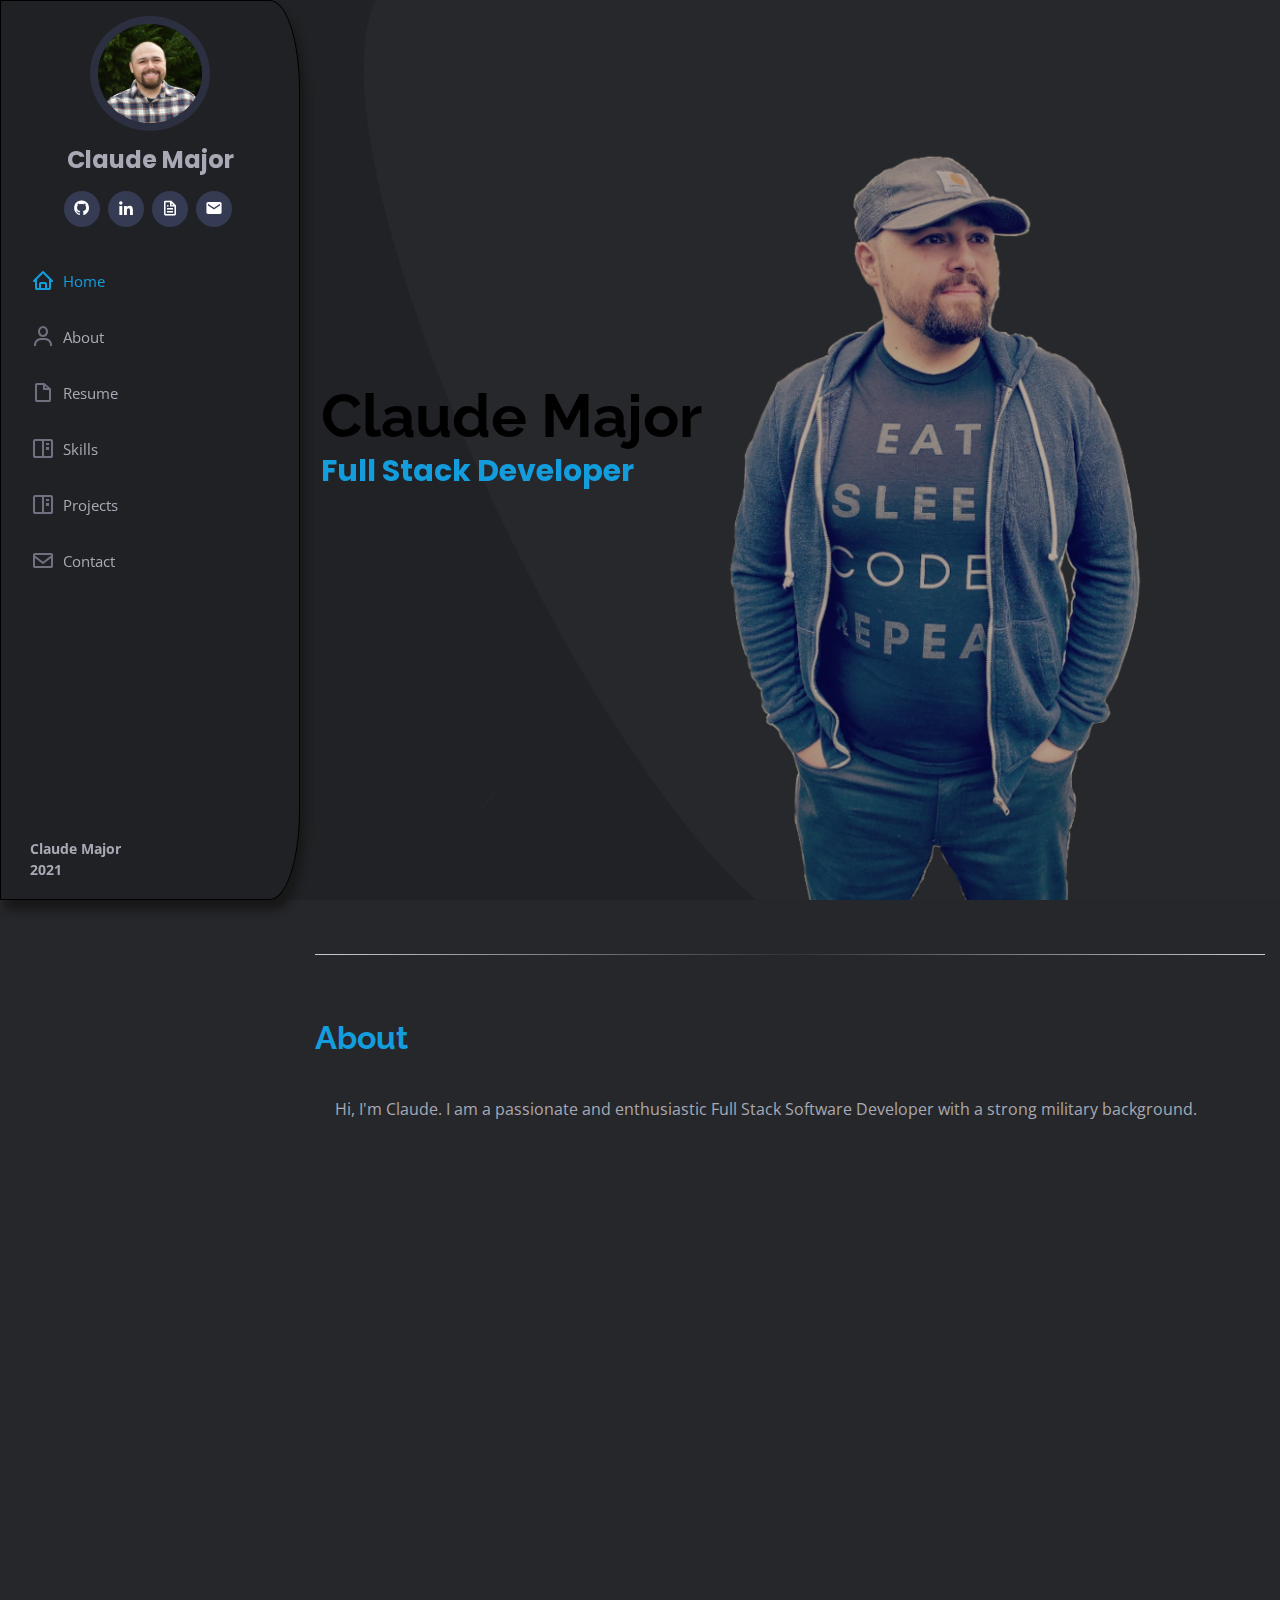
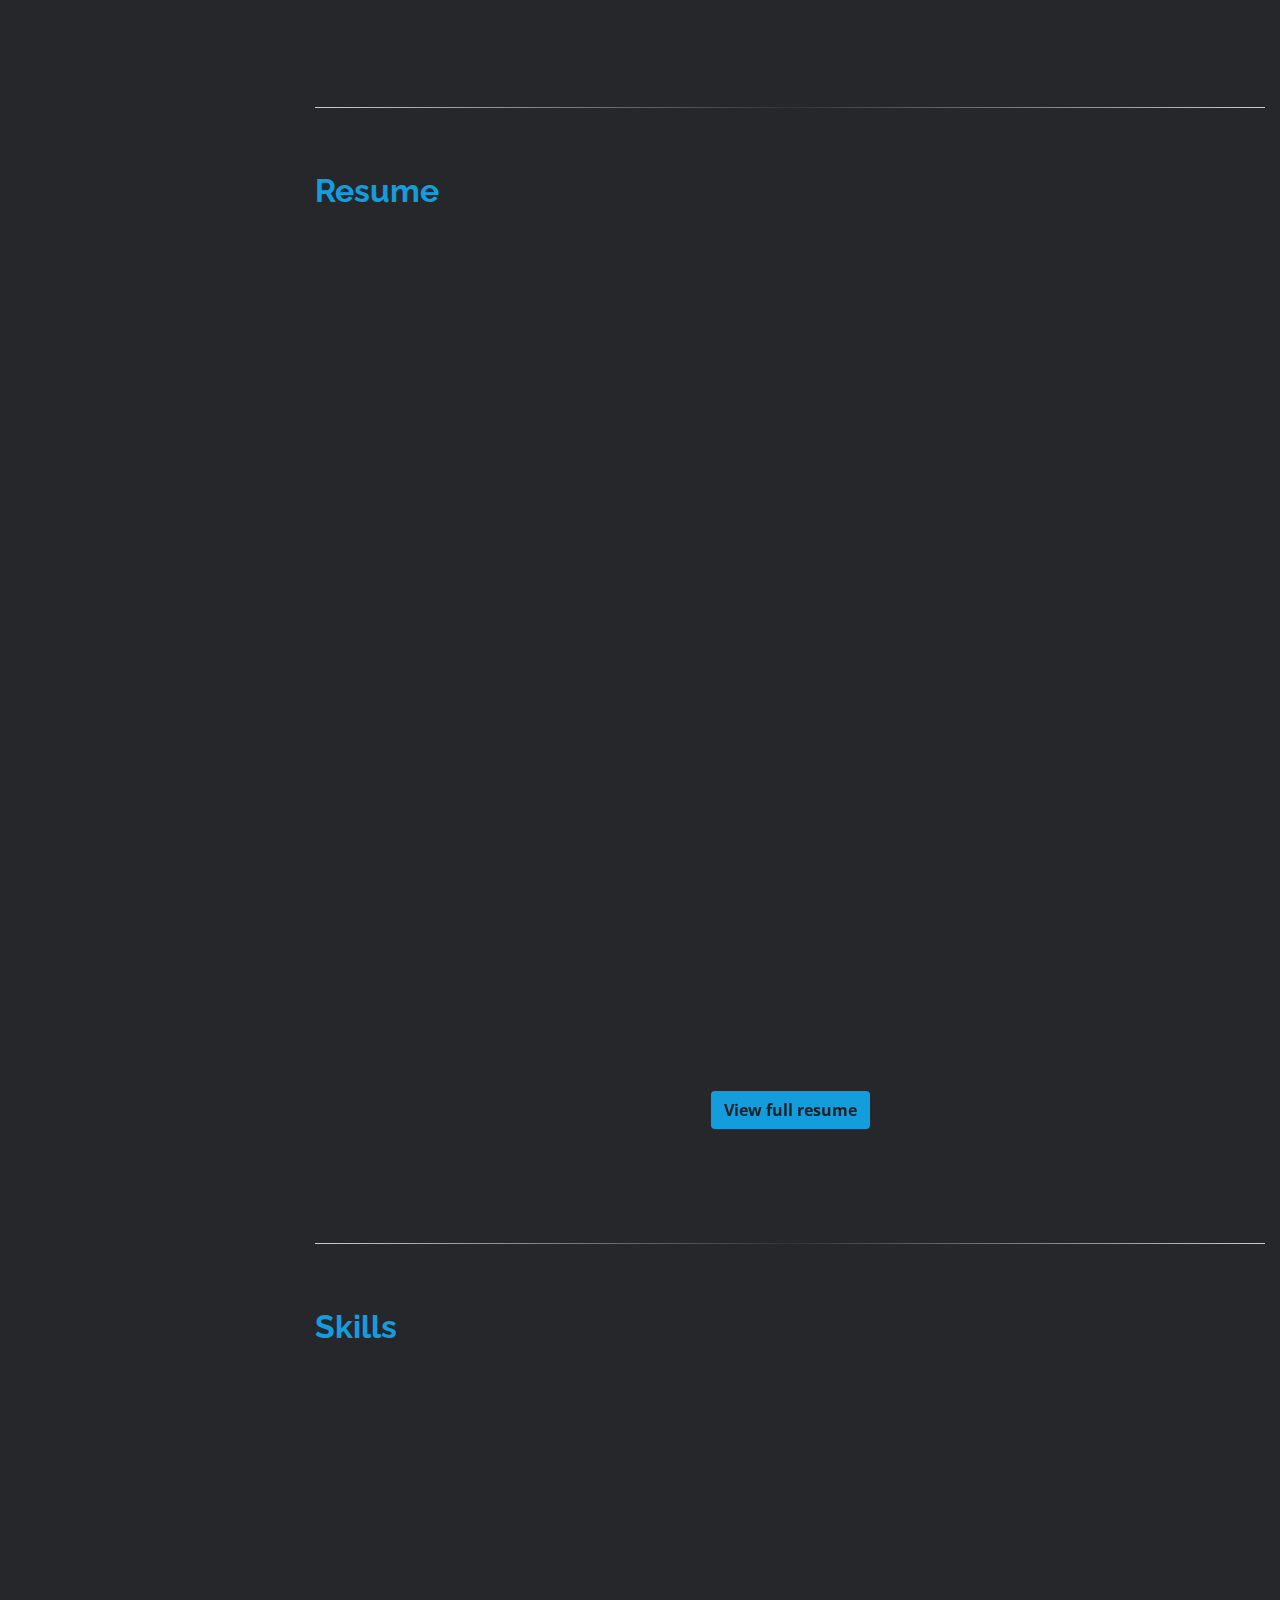
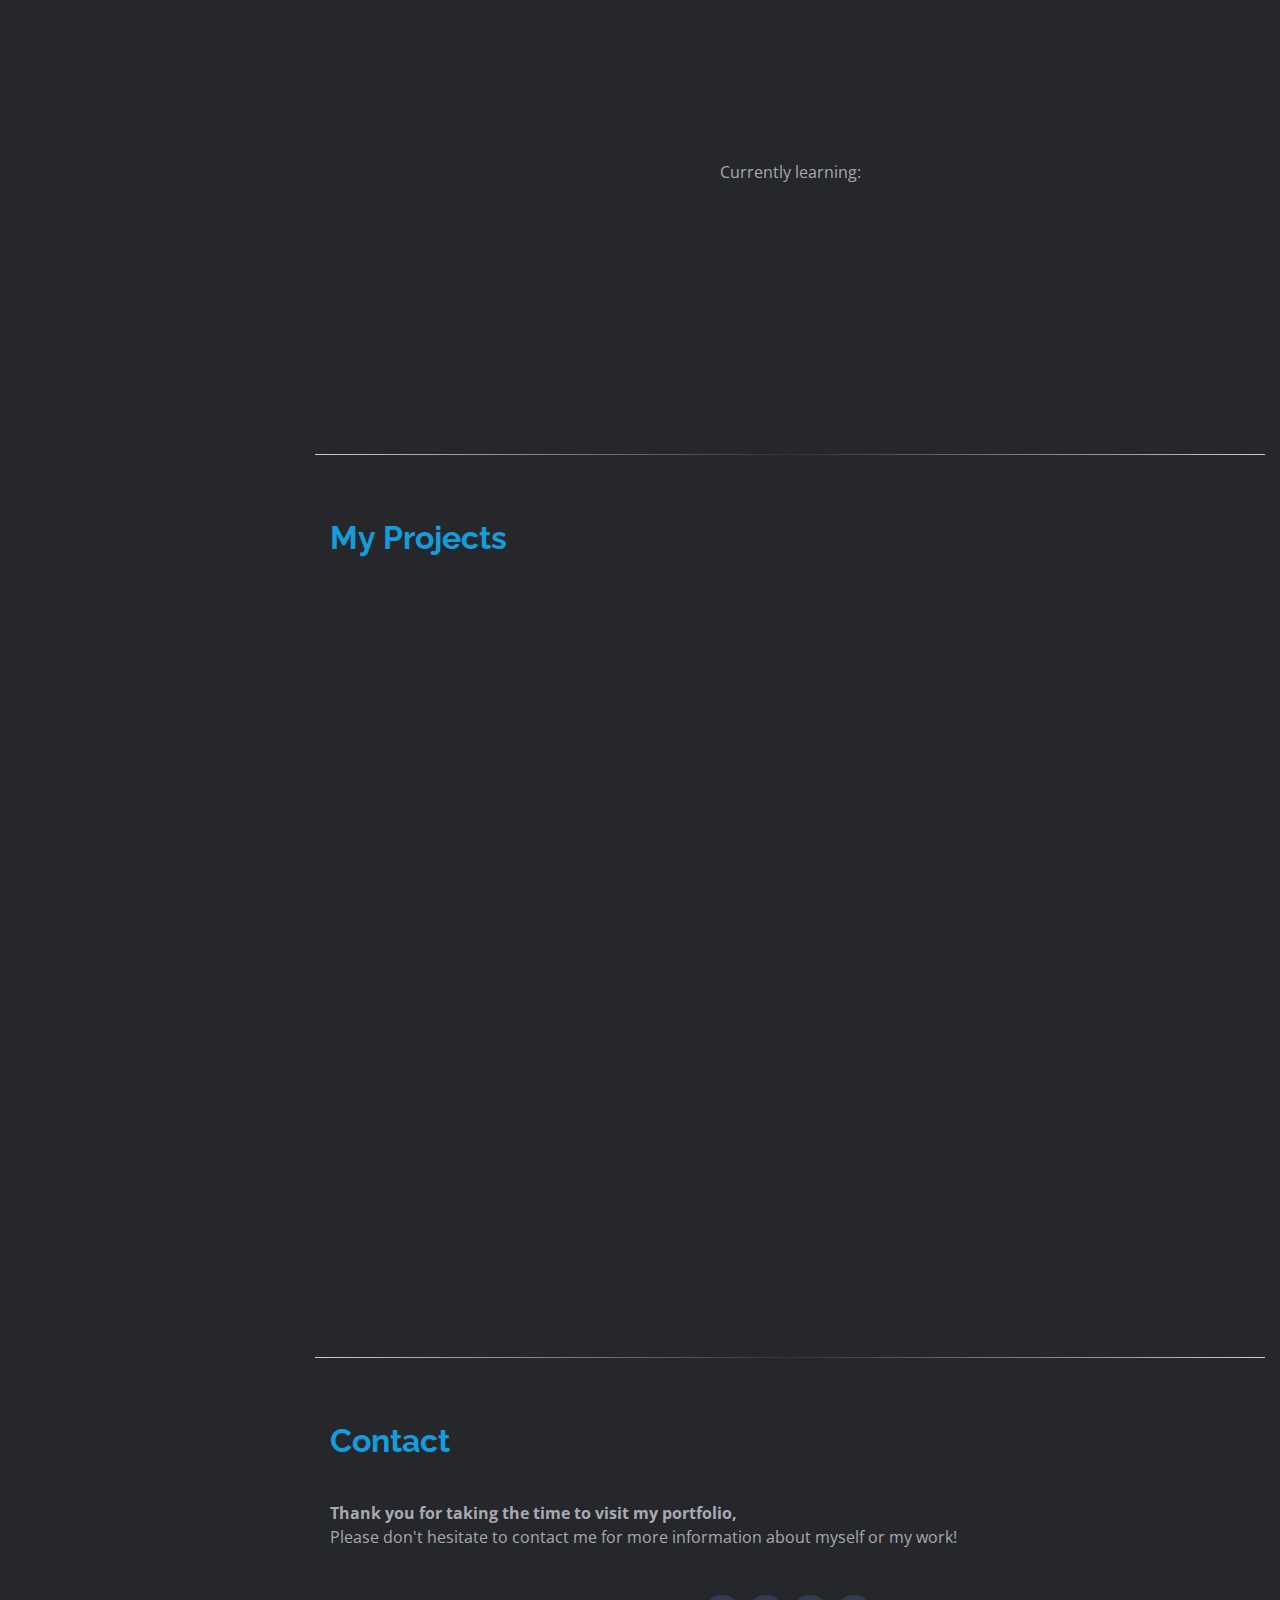
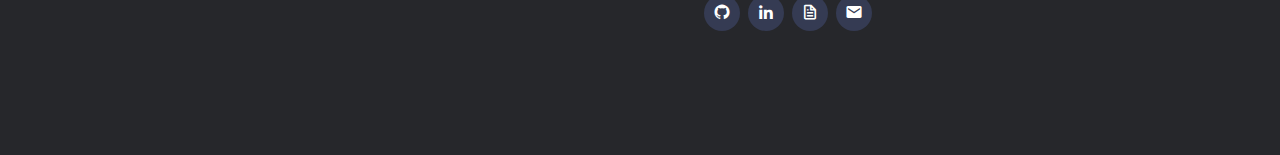
==== commit 6a64c38a: "fixed typos and contact active link" ====
--- a/index.html
+++ b/index.html
@@ -120,7 +120,7 @@
             </div >
             <p style="text-align: center;">
               After graduating from a Mathematics and Computer Science high school, I pursued a military career in the Romanian Air Force because of the many challenges that it might offer as well as the opportunity to make a positive difference.</p>  
-              <p style="text-align: center;"> During my experience in the army, I have had the opportunity to lead, collaborate with, and train a diverse range of people and personalities which helped me learn new teamwork and leadership skills.
+              <p style="text-align: center;"> During my experience in the military, I have had the opportunity to lead, collaborate with, and train a diverse range of people and personalities which helped me learn new teamwork and leadership skills.
               </p> 
               <p style="text-align: center;"> Being an Air Force Lieutenant taught me a lot about the value of having a curious and creative mind; I am always trying to learn something new to improve my programming skills because I have always been very driven to try and be the best at what I love.
             </p>
@@ -233,7 +233,6 @@
 <!-- ======= End thematic break ======= -->
     <div class="section-title">
       <h2>Skills</h2>
-      <p>I know, but not limited to:</p>
     </div>
 
     <div class="row displaySkills">
@@ -274,6 +273,19 @@
         <div class="icon"><i class="devicon-github-original-wordmark colored"></i></div>
       </div>
   </div>
+
+  <div class="section-title">
+    <p class="mt-5 mb-2 text-center">Currently learning:</p>
+    <div class="row displaySkills">
+      <div data-toggle="tooltip" data-placement="bottom" title="Typescript" class="col-lg-2 col-md-3 col-xs-4 icon-box py-3 px-1" data-aos="fade-up">
+        <div class="icon"><i class="devicon-typescript-plain"></i></div>
+      </div>
+      <div data-toggle="tooltip" data-placement="bottom" title="React Native" class="col-lg-2 col-md-3 col-xs-4 icon-box py-3 px-1"  data-aos="fade-up">
+        <div class="icon"><i class="devicon-react-original"></i></div>
+      </div>
+    </div>
+  </div>
+
 </section><!-- End Skills Section -->
 
     <!-- ======= Portfolio Section ======= -->
@@ -328,6 +340,16 @@
             </a>
           </div>
 
+          <div class="col-lg-4 col-md-6 portfolio-item filter-react">
+            <a href="#"  data-toggle="modal" data-target="#jsManager" title="More Details">
+              <div class="portfolio-wrap">
+                <p class="w-100 d-flex justify-content-center align-items-center">JS Manager</p>
+                <img src="assets/img/jsmanager.png" class="img-fluid" alt="">
+                
+              </div>
+            </a>
+          </div>
+
           <div class="col-lg-4 col-md-6 portfolio-item filter-full">
             <a href="#" data-toggle="modal" data-target="#nightModal" title="More Details">
               <div class="portfolio-wrap">
@@ -374,10 +396,10 @@
         <p>Technologies and tools used:</p>
         <ul>
           <li>HTML | CSS/Flexbox | JavaScript</li>
-          <li>The project is deployed on Netlify, via GitHub</li>
+          <li>The project is deployed on Netlify via GitHub</li>
         </ul>
-        <p >After diving into JavaScript this is the first project that I undertook with the purpose of designing and coding a fully mobile-responsive and functioning BlackJack game </p>
-        <p>One page app built using JavaScript, HTML, CSS(Flexbox) and DOM manipulation techniques.</p>
+        <p >After diving into JavaScript, this is the first project that I undertook with the purpose of designing and coding a fully mobile-responsive and functioning BlackJack game. </p>
+        <p>One page app built using JavaScript, HTML, CSS (Flexbox) and DOM manipulation techniques.</p>
       </div>
       <div class=" modalBGC modal-footer">
         
@@ -408,13 +430,13 @@
 
         <p>Technologies and tools used:</p>
         <ul>
-          <li>HTML | CSS | JavaScript | Bootstrap | AJAX</li>
+          <li>HTML | CSS | JavaScript | Bootstrap | REST API/AJAX</li>
           <li>APIs: https://api.worldweatheronline.com | https://api.mapbox.com | https://ipapi.co</li>
           <li>The project is deployed on AWS S3 buckets</li>
         </ul>
-        <p >Member of a 3-person team led the development of an app that searches and returns,based on user input and server response, locations where snow is actively falling and where ski resorts have powder on the ground </p>
-        <p>Primary responsibility included architecting the flow of information on the app using AJAX technique and APIs like Mapbox, IpApi and the WorldWeatherOnline Api and coding the JavaScript part of the project</p>
-        <p>Learned and implemented Mapbox and had to come up with creative solutions to adjust to the limitations of the APIs</p>
+        <p >As a member of a 3-person team, I led the development of an app that searches and returns, based on user input and server response, locations where snow is actively falling and where ski resorts have powder on the ground. </p>
+        <p>My primary responsibilities included architecting the flow of information on the app using AJAX technique and APIs like Mapbox, IpApi and the WorldWeatherOnline Api and coding the JavaScript part of the project.</p>
+        <p>I learned and implemented Mapbox and had to come up with creative solutions to overcome the limitations of the APIs.</p>
       </div>
       <div class=" modalBGC modal-footer">
         
@@ -424,6 +446,44 @@
   </div>
 </div>
 <!-- End modal -->
+
+<!-- JSManager modal -->
+<div class=" modal fade" id="jsManager" tabindex="-1" role="dialog" aria-labelledby="exampleModalCenterTitle" aria-hidden="true">
+  <div class=" modal-dialog modal-lg modal-dialog-centered" role="document">
+    <div class="portDetails modal-content">
+      <div class="modal-header">
+        <h5 class="modal-title" id="exampleModalLongTitle"><b>JS Manager project details</b></h5>
+        <button type="button" class="close" data-dismiss="modal" aria-label="Close">
+          <span aria-hidden="true">&times;</span>
+        </button>
+      </div>
+      <div class=" modalBGC modal-body">
+        <img class="modalImg mb-3" src="assets/img/jsmanager.png" class="img-fluid" alt="">
+
+        <div class="buttonBorder d-flex flex-row-reverse w-100 py-3 mb-3">
+          <a href="https://github.com/ClauMaj/reactproject" class="btn btn-dark" target="_blank">View on GitHub&ensp;<i class="devicon-github-original"></i></a>
+          <a href="https://jobsearchmanager.netlify.app/" class="btn btn-success mr-2" target="_blank">View live website&ensp;<i class="icofont-ui-play"></i></a>
+      </div>
+
+        <p>Technologies and tools used:</p>
+        <ul>
+          <li>React | Redux | JSX | JavaScript | CSS | Bootstrap | REST API/AJAX</li>
+          <li>APIs: https://www.themuse.com/developers/api/v2 | https://api.mapbox.com </li>
+          <li>The project is deployed on Netlify via GitHub</li>
+        </ul>
+        <p>Job Search Manager is a solo project where I built an app that allows the user to pull available jobs from an API and automaticaly store the data in the job applications management tool or manually enter jobs that they applied for.</p>
+        <p>The main purpose of the project was a practical approach in learning React, JSX and using the Redux state management library.</p>
+        <p>The data from the My Jobs section is stored in the browser's local storage and loaded into the application's global state when the page refreshes or loads.</p>
+      </div>
+      <div class=" modalBGC modal-footer">
+        
+        <button type="button" class="btn btn-secondary" data-dismiss="modal">Close</button>
+      </div>
+    </div>
+  </div>
+</div>
+<!-- End modal -->
+
 
 <!-- Nightwish modal -->
 <div class=" modal fade" id="nightModal" tabindex="-1" role="dialog" aria-labelledby="exampleModalCenterTitle" aria-hidden="true">
@@ -445,12 +505,12 @@
 
         <p>Technologies and tools used:</p>
         <ul>
-          <li>HTML | CSS | JavaScript | Bootstrap | AJAX | Node.js | Express.js | Ejs | Socket.io</li>
+          <li>HTML | CSS | JavaScript | Bootstrap | REST API/AJAX | Node.js | Express.js | Ejs | Socket.io</li>
           <li>The project is deployed on AWS EC2 Elastic Computing (Ubuntu server + installed nginx used as reverse proxy and load balancer)</li>
         </ul>
-        <p >In this project I put together an app that dynamically updates the DOM based on user selection and server response(API - CRUD).</p>
+        <p >In this project, I put together an app that dynamically updates the DOM based on user selection and server response (API - CRUD).</p>
         <p>The project also has a working chat function, implemented through socket.io and a feedback section connected to a JSON file on the server.</p>
-        <p>Learned Node.js and how to deploy an app on AWS EC2 Ubuntu</p>
+        <p>I learned Node.js and how to deploy an app on AWS EC2 Ubuntu.</p>
       </div>
       <div class=" modalBGC modal-footer">
         
@@ -483,8 +543,8 @@
           <li>Python</li>
           <li>The project is not deployed</li>
         </ul>
-        <p>The project is built using classes of heroes and villans and the game logic is made through  randomization and calculations, based on each characters specifics. </p>
-        <p >Through this project I got a deeper understanding on what Object-Oriented Programming is and how to use and reuse classes and objects.</p>
+        <p>The project is built using classes of heroes and villans. The game logic is made through randomization and calculations based on each character's abilities. </p>
+        <p >Through this project, I achieved a deeper understanding of Object-Oriented Programming and how to use and reuse classes and objects.</p>
       </div>
       <div class=" modalBGC modal-footer">
         
@@ -519,8 +579,8 @@
           <p >Please don't hesitate to contact me for more information about myself or my work!</p>
         </div>
 
-        <div class="row" ">
-          <div id="footerlinks" class="col social-links mt-3 text-center">
+        <div class="row mb-5">
+          <div id="footerlinks" class="col social-links mb-3 mt-3 text-center">
             <a data-toggle="tooltip" data-placement="bottom" title="GitHub" href="https://github.com/ClauMaj" target="_blank" class="github"><i class="bx bxl-github"></i></a>
           <a data-toggle="tooltip" data-placement="bottom" title="LinkedIn" href="https://www.linkedin.com/in/claumaj/" target="_blank" class="linkedin "><i class="bx bxl-linkedin"></i></a>
           <a data-toggle="tooltip" data-placement="bottom" title="Resume" href="/resume.pdf" target="_blank" class="resume"><i class="bx bx-file"></i></a>
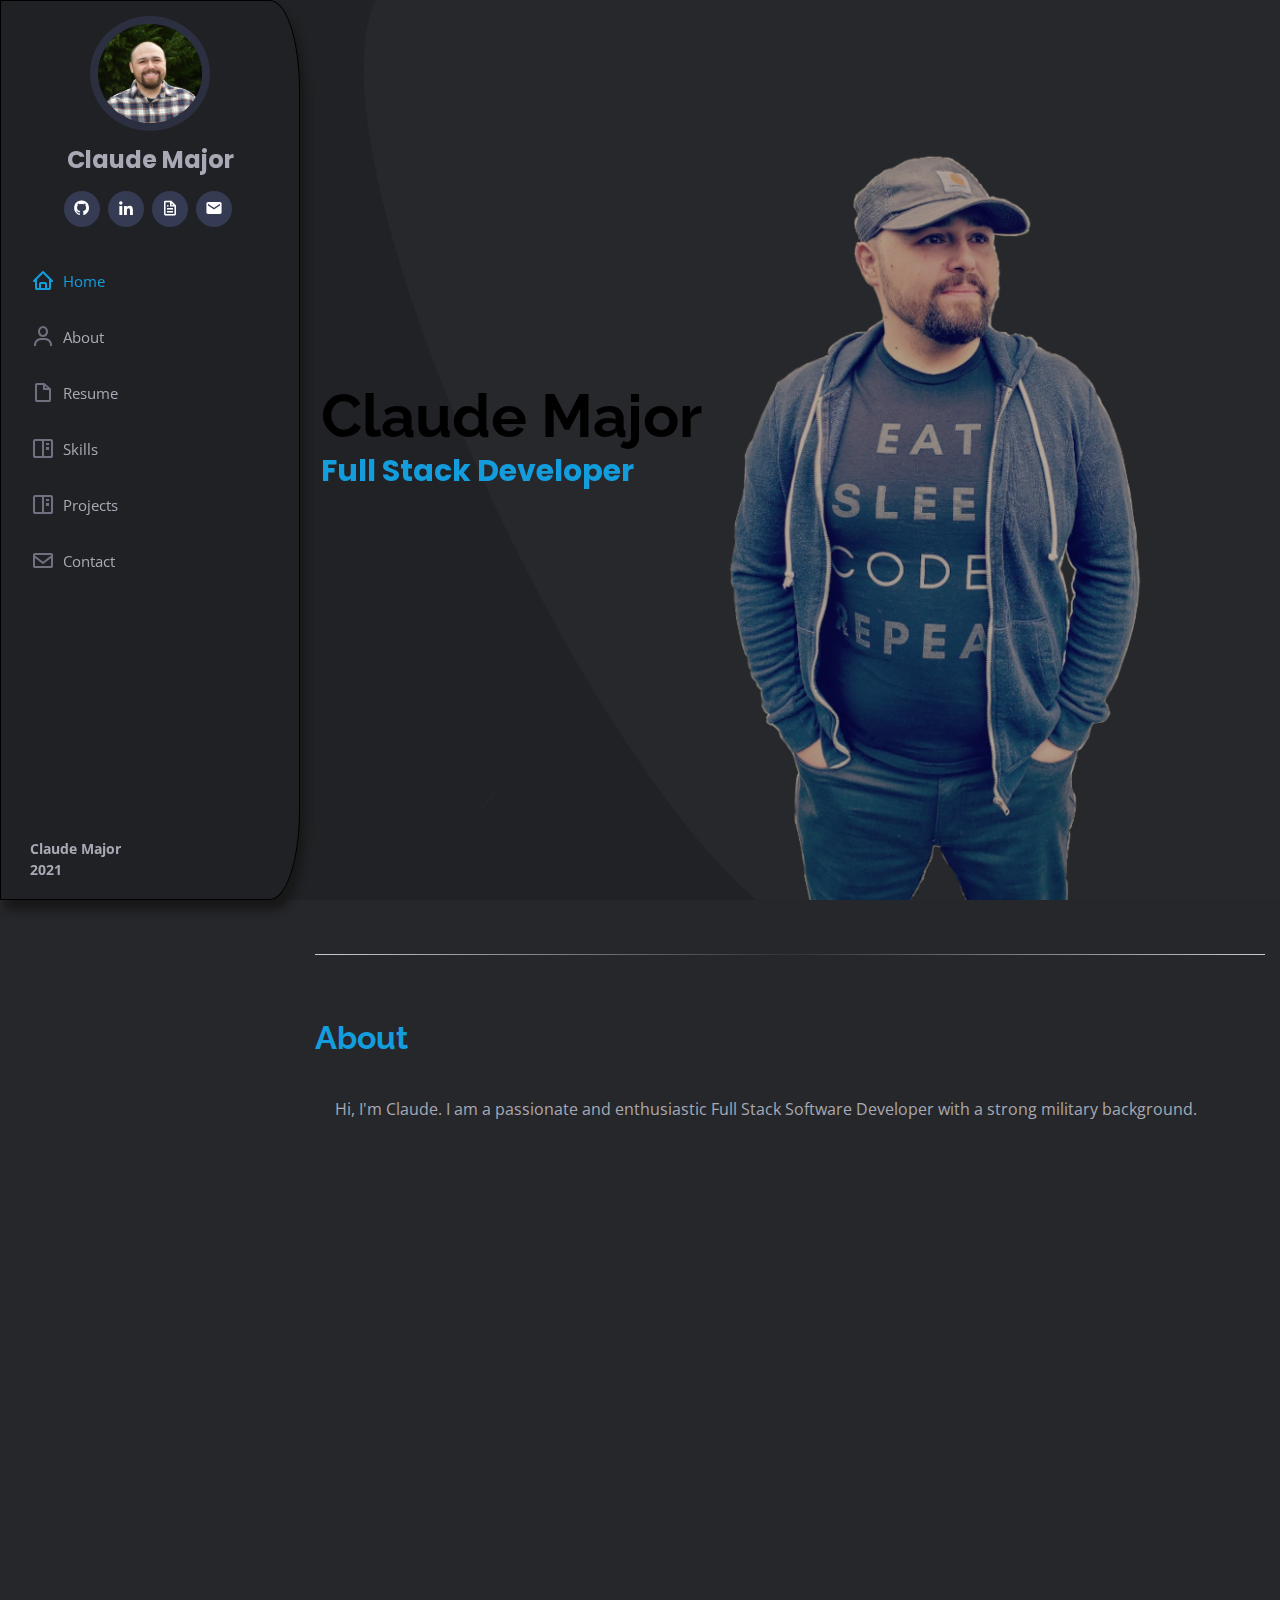
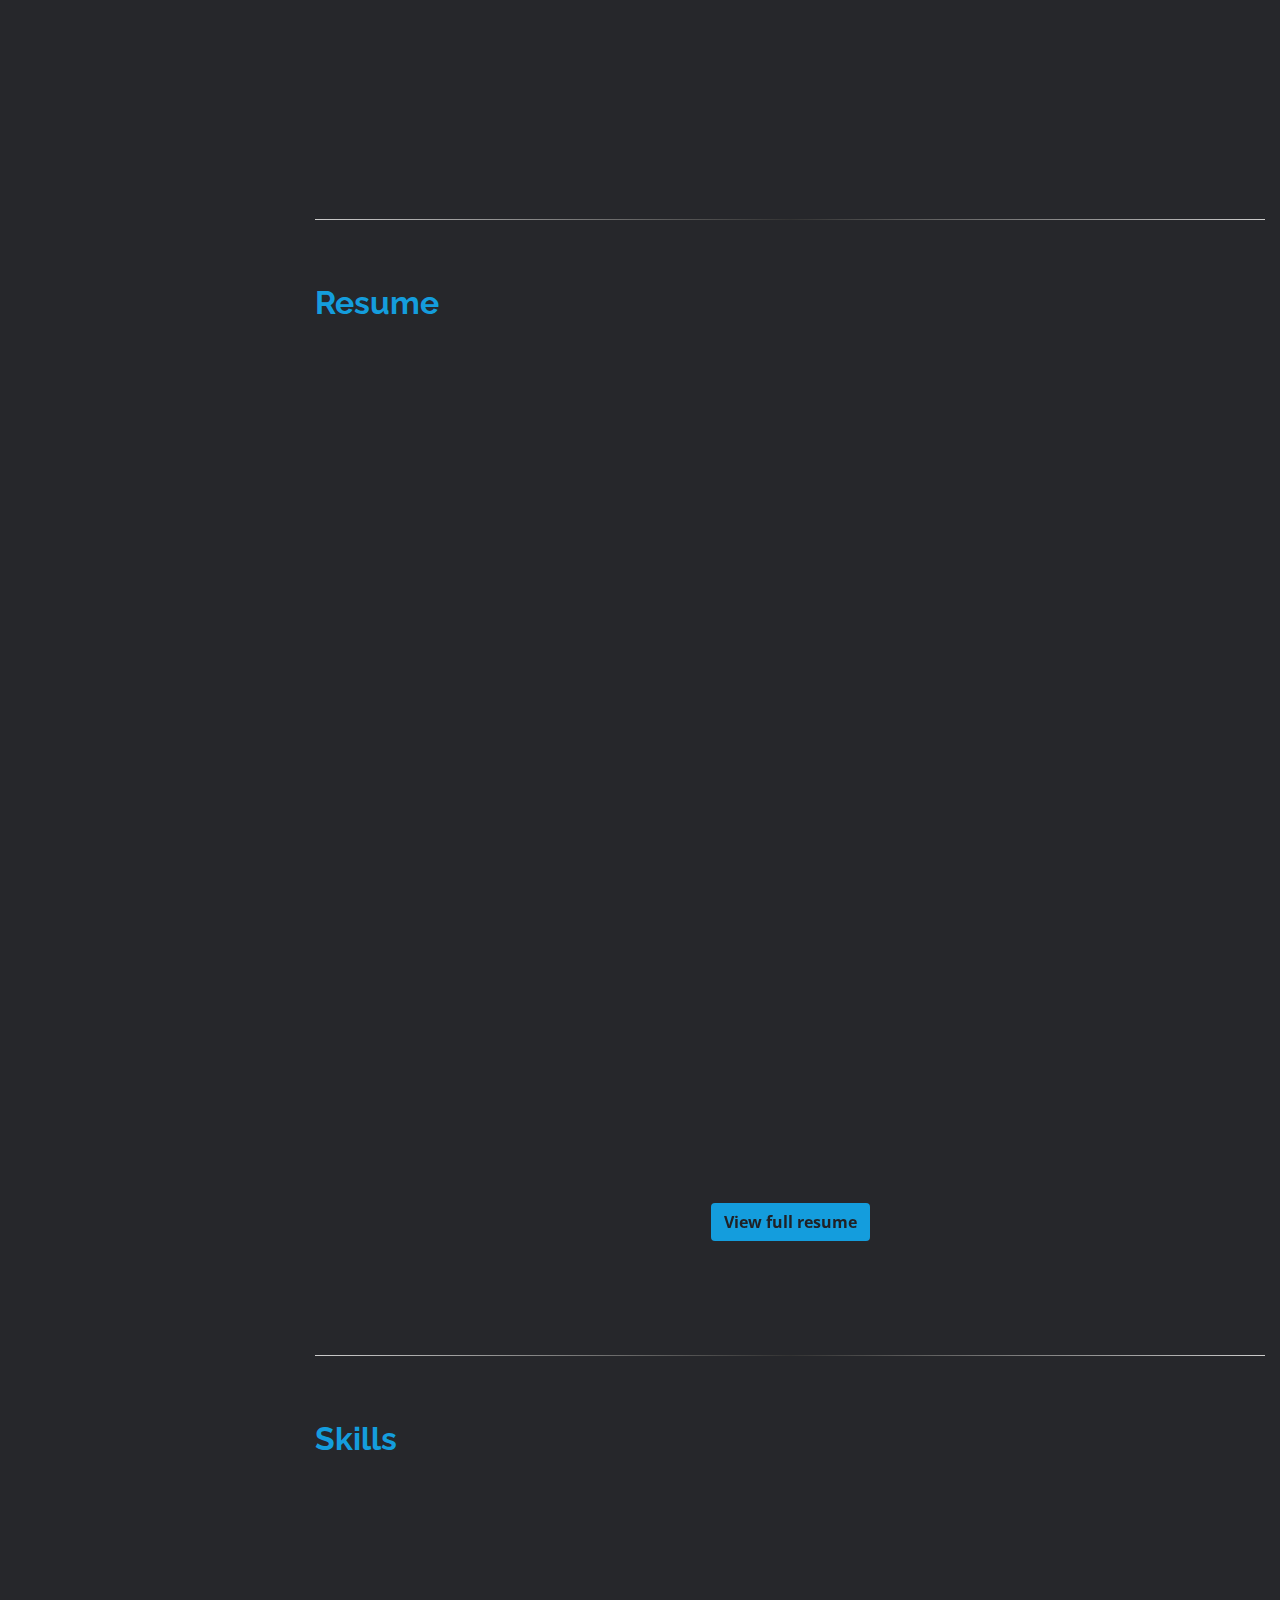
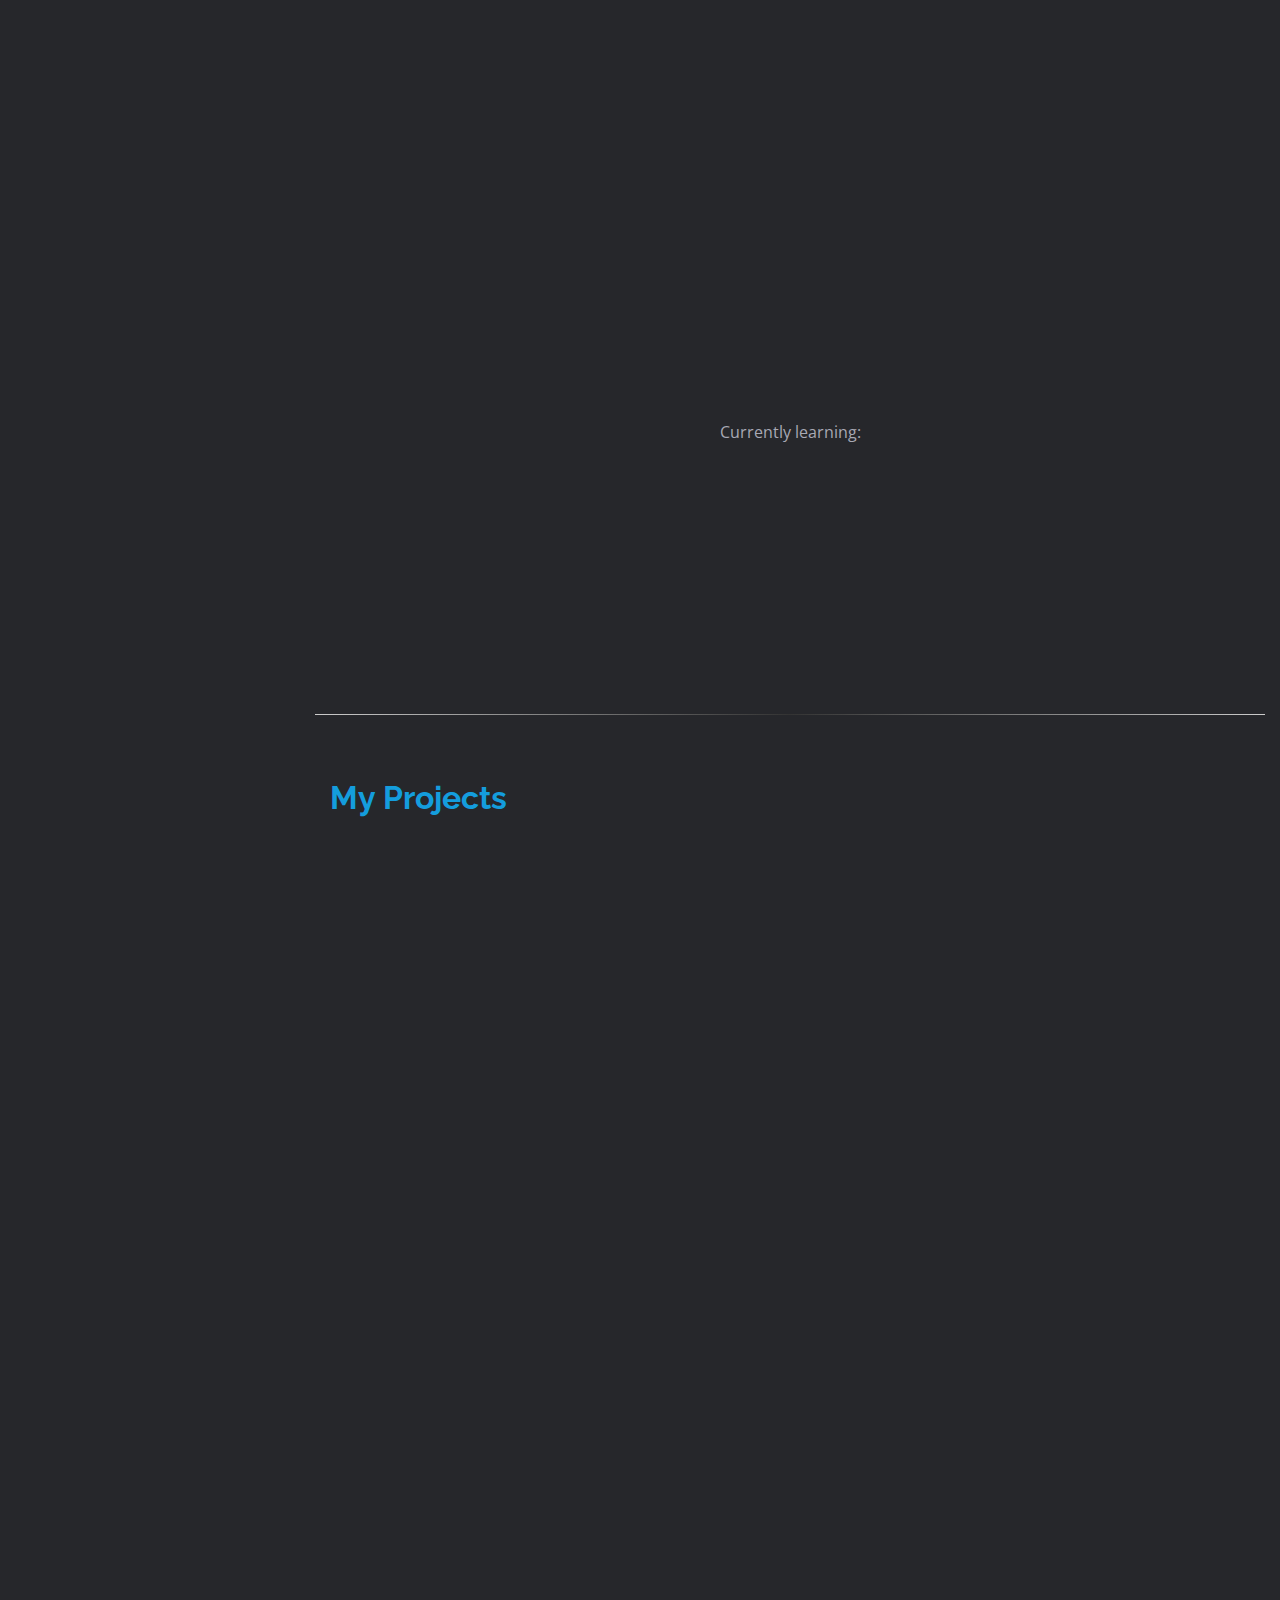
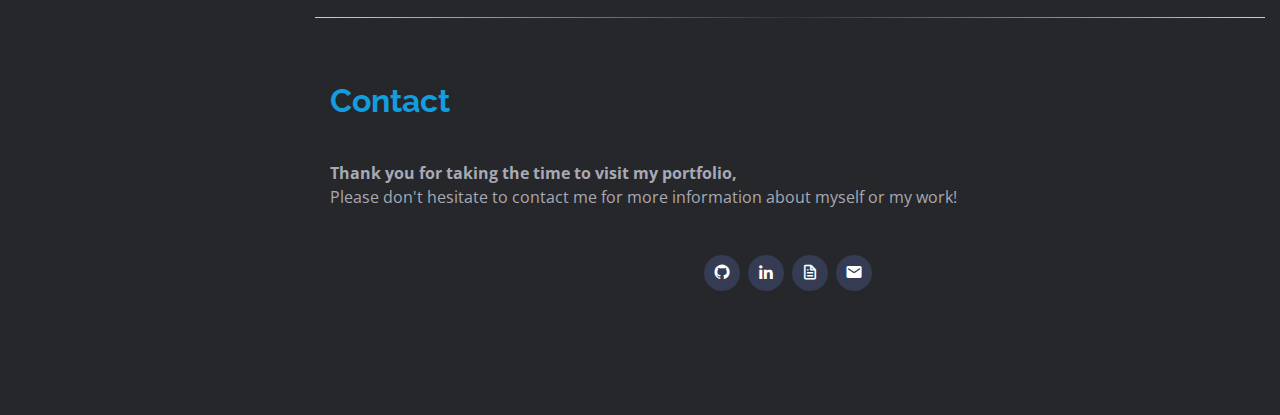
==== commit a6ec1ca8: "added skills and edited education" ====
--- a/index.html
+++ b/index.html
@@ -122,9 +122,11 @@
               After graduating from a Mathematics and Computer Science high school, I pursued a military career in the Romanian Air Force because of the many challenges that it might offer as well as the opportunity to make a positive difference.</p>  
               <p style="text-align: center;"> During my experience in the military, I have had the opportunity to lead, collaborate with, and train a diverse range of people and personalities which helped me learn new teamwork and leadership skills.
               </p> 
-              <p style="text-align: center;"> Being an Air Force Lieutenant taught me a lot about the value of having a curious and creative mind; I am always trying to learn something new to improve my programming skills because I have always been very driven to try and be the best at what I love.
+              <p style="text-align: center;"> Being an Air Force Officer taught me a lot about the value of having a curious and creative mind; I am always trying to learn something new to improve my programming skills because I have always been very driven to try and be the best at what I love.
             </p>
-              <p style="text-align: center;"> Currently I am enrolled in DigitalCrafts Full Stack Immersive Bootcamp Program where I am learning skill sets as JavaScript, Node.js, Express.js, PostgreSQL, Sequelize, React, Redux, Python, HTML/CSS, . I will graduate in March 2021 and I am seeking employment as a Full Stack Developer or Software Engineer position.
+              <p style="text-align: center;"> Recently I graduated the Immersive Coding Bootcamp at DigitalCrafts, where I learned and worked with programming languages like JavaScript and Python and also modern libraries and frameworks like React/Redux, Node.js Express, PostgreSQL. The program had a very practical approach to learning, meaning that I worked on a lot of projects where I was able to utilize the technologies that we studied in real-world like projects.
+            </p>
+              <p style="text-align: center;"> I am currently looking for a position at a company where I can start my developer career and where I can learn and grow in the programming field.
             </p>
           </div>
         </div>
@@ -162,7 +164,7 @@
               <h5>2020 - 2021</h5>
                 <ul>
                   <li>
-                    <p>Immersive software engineering training program covering full-stack development including, but not limited to JavaScript, HTML, CSS with an emphasis on cutting-edge frameworks like React/Bootstrap and server-side technologies including Node.js, Python, Express, and PostgreSQL.</p>
+                    <p>Immersive software engineering training program covering full-stack development including, but not limited to JavaScript, HTML, CSS, with an emphasis on cutting-edge frameworks like React/Redux, Bootstrap and server-side technologies including Node.js, Python, Express, and PostgreSQL.</p>
                   </li>
                 </ul>
                 
@@ -251,6 +253,9 @@
       <div data-toggle="tooltip" data-placement="bottom" title="React.js" class="col-lg-2 col-md-3 col-xs-4 icon-box py-3 px-1"  data-aos="fade-up">
         <div class="icon"><i class="devicon-react-original-wordmark colored"></i></div>
       </div>
+      <div data-toggle="tooltip" data-placement="bottom" title="Redux" class="col-lg-2 col-md-3 col-xs-4 icon-box py-3 px-1"  data-aos="fade-up">
+        <div class="icon"><i class="devicon-redux-original"></i></div>
+      </div>
       <div data-toggle="tooltip" data-placement="bottom" title="Python" class="col-lg-2 col-md-3 col-xs-4 icon-box py-3 px-1"  data-aos="fade-up">
         <div class="icon"><i class="devicon-python-plain-wordmark colored"></i></div>
       </div>
@@ -265,6 +270,9 @@
       </div>
       <div data-toggle="tooltip" data-placement="bottom" title="Bootstrap" class="col-lg-2 col-md-3 col-xs-4 icon-box py-3 px-1"  data-aos="fade-up">
         <div class="icon"><i class="devicon-bootstrap-plain-wordmark colored"></i></div>
+      </div>
+      <div data-toggle="tooltip" data-placement="bottom" title="Sequelize" class="col-lg-2 col-md-3 col-xs-4 icon-box py-3 px-1"  data-aos="fade-up">
+        <div class="icon"><i class="devicon-sequelize-plain-wordmark"></i></div>
       </div>
       <div data-toggle="tooltip" data-placement="bottom" title="PostgreSQL" class="col-lg-2 col-md-3 col-xs-4 icon-box py-3 px-1"  data-aos="fade-up">
         <div class="icon"><i class="devicon-postgresql-plain-wordmark colored"></i></div>
@@ -340,6 +348,16 @@
             </a>
           </div>
 
+          <div class="col-lg-4 col-md-6 portfolio-item filter-full filter-react">
+            <a href="#"  data-toggle="modal" data-target="#RMBS" title="More Details">
+              <div class="portfolio-wrap">
+                <p class="w-100 d-flex justify-content-center align-items-center">ReadMe Book Swap</p>
+                <img src="assets/img/bookSwap.png" class="img-fluid" alt="">
+                
+              </div>
+            </a>
+          </div>
+
           <div class="col-lg-4 col-md-6 portfolio-item filter-react">
             <a href="#"  data-toggle="modal" data-target="#jsManager" title="More Details">
               <div class="portfolio-wrap">
@@ -447,6 +465,42 @@
 </div>
 <!-- End modal -->
 
+<!-- Book Swap modal -->
+<div class=" modal fade" id="RMBS" tabindex="-1" role="dialog" aria-labelledby="exampleModalCenterTitle" aria-hidden="true">
+  <div class=" modal-dialog modal-lg modal-dialog-centered" role="document">
+    <div class="portDetails modal-content">
+      <div class="modal-header">
+        <h5 class="modal-title" id="exampleModalLongTitle"><b>ReadMe Book Swap details</b></h5>
+        <button type="button" class="close" data-dismiss="modal" aria-label="Close">
+          <span aria-hidden="true">&times;</span>
+        </button>
+      </div>
+      <div class=" modalBGC modal-body">
+        <img class="modalImg mb-3" src="assets/img/bookSwap.png" class="img-fluid" alt="">
+
+        <div class="buttonBorder d-flex flex-row-reverse w-100 py-3 mb-3">
+          <a href="https://github.com/JosephStocks/book-lending-capstone" class="btn btn-dark" target="_blank">View on GitHub&ensp;<i class="devicon-github-original"></i></a>
+      </div>
+
+        <p>Technologies and tools used:</p>
+        <ul>
+          <li>JavaScript | CSS | JSX | React.js | Redux | Bootstrap | REST API/AJAX | Node.js | Express.js | Passport | PostgreSQL | Sequelize </li>
+          <li>The project is not deployed yet.</li>
+        </ul>
+        <p >ReadMe Book Swap is an app for book lovers and new readers alike! RMBS provides a space for connecting with readers who want to trade books with others. Offer up a book you love and share it with friends! RMBS is the tiny library on the corner in your neighborhood if it was an app! Come search and find who has a book that you would like to borrow, barter, or lend.</p>
+        <p>Authentication and authorization are done using JSON Web Tokens and Passport and acces to the app can be gained by creating a local account or using your Google account(OAuth 2.0)</p>
+        <p>The app is build around React.js/Redux on the client side and Node.js on the server side and using other libraries and modules like Bootstrap, React-Bootstrap, Express, Passport.</p>
+        <p>The database is a SQL database hosted on ElephantSQL and the database logic and data manipulation are being done using Sequelize.</p>
+      </div>
+      <div class=" modalBGC modal-footer">
+        
+        <button type="button" class="btn btn-secondary" data-dismiss="modal">Close</button>
+      </div>
+    </div>
+  </div>
+</div>
+<!-- End modal -->
+
 <!-- JSManager modal -->
 <div class=" modal fade" id="jsManager" tabindex="-1" role="dialog" aria-labelledby="exampleModalCenterTitle" aria-hidden="true">
   <div class=" modal-dialog modal-lg modal-dialog-centered" role="document">
@@ -540,7 +594,7 @@
 
         <p>Technologies and tools used:</p>
         <ul>
-          <li>Python</li>
+          <li>Python 3.9.0</li>
           <li>The project is not deployed</li>
         </ul>
         <p>The project is built using classes of heroes and villans. The game logic is made through randomization and calculations based on each character's abilities. </p>
